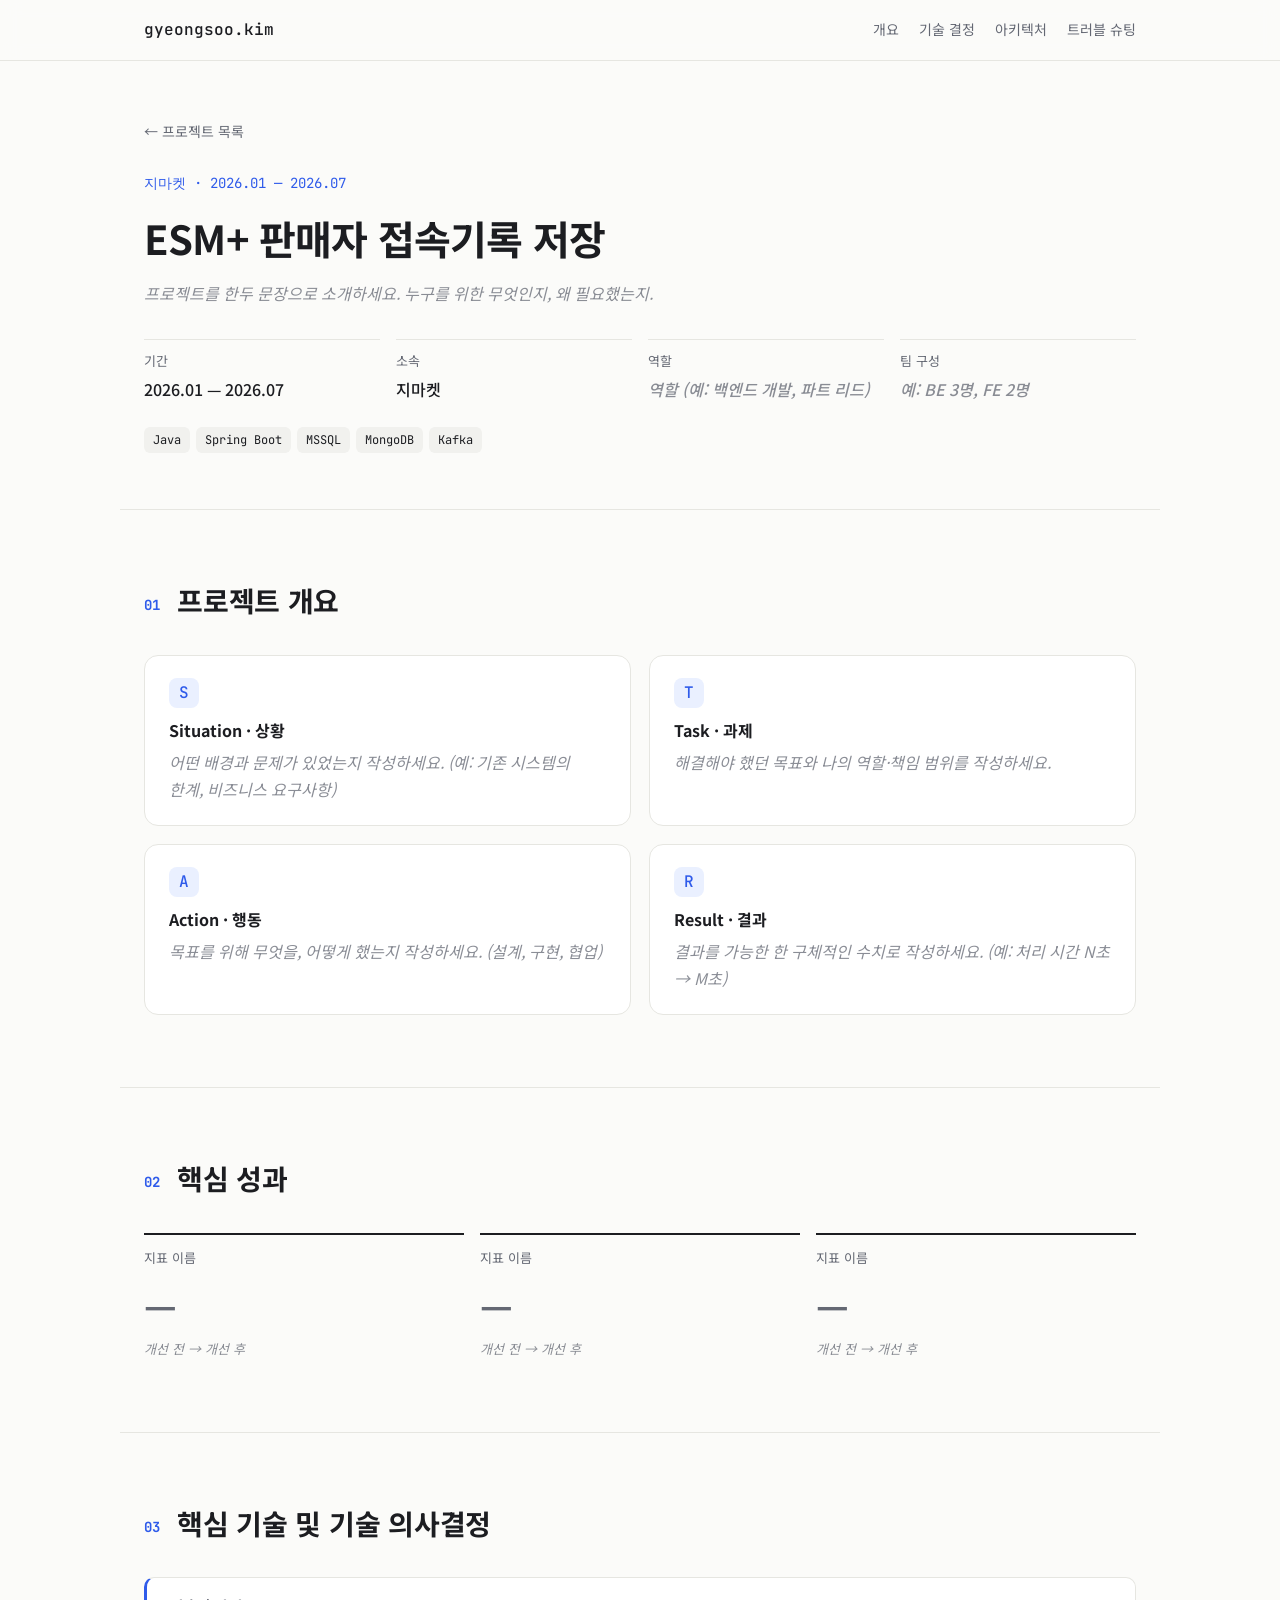
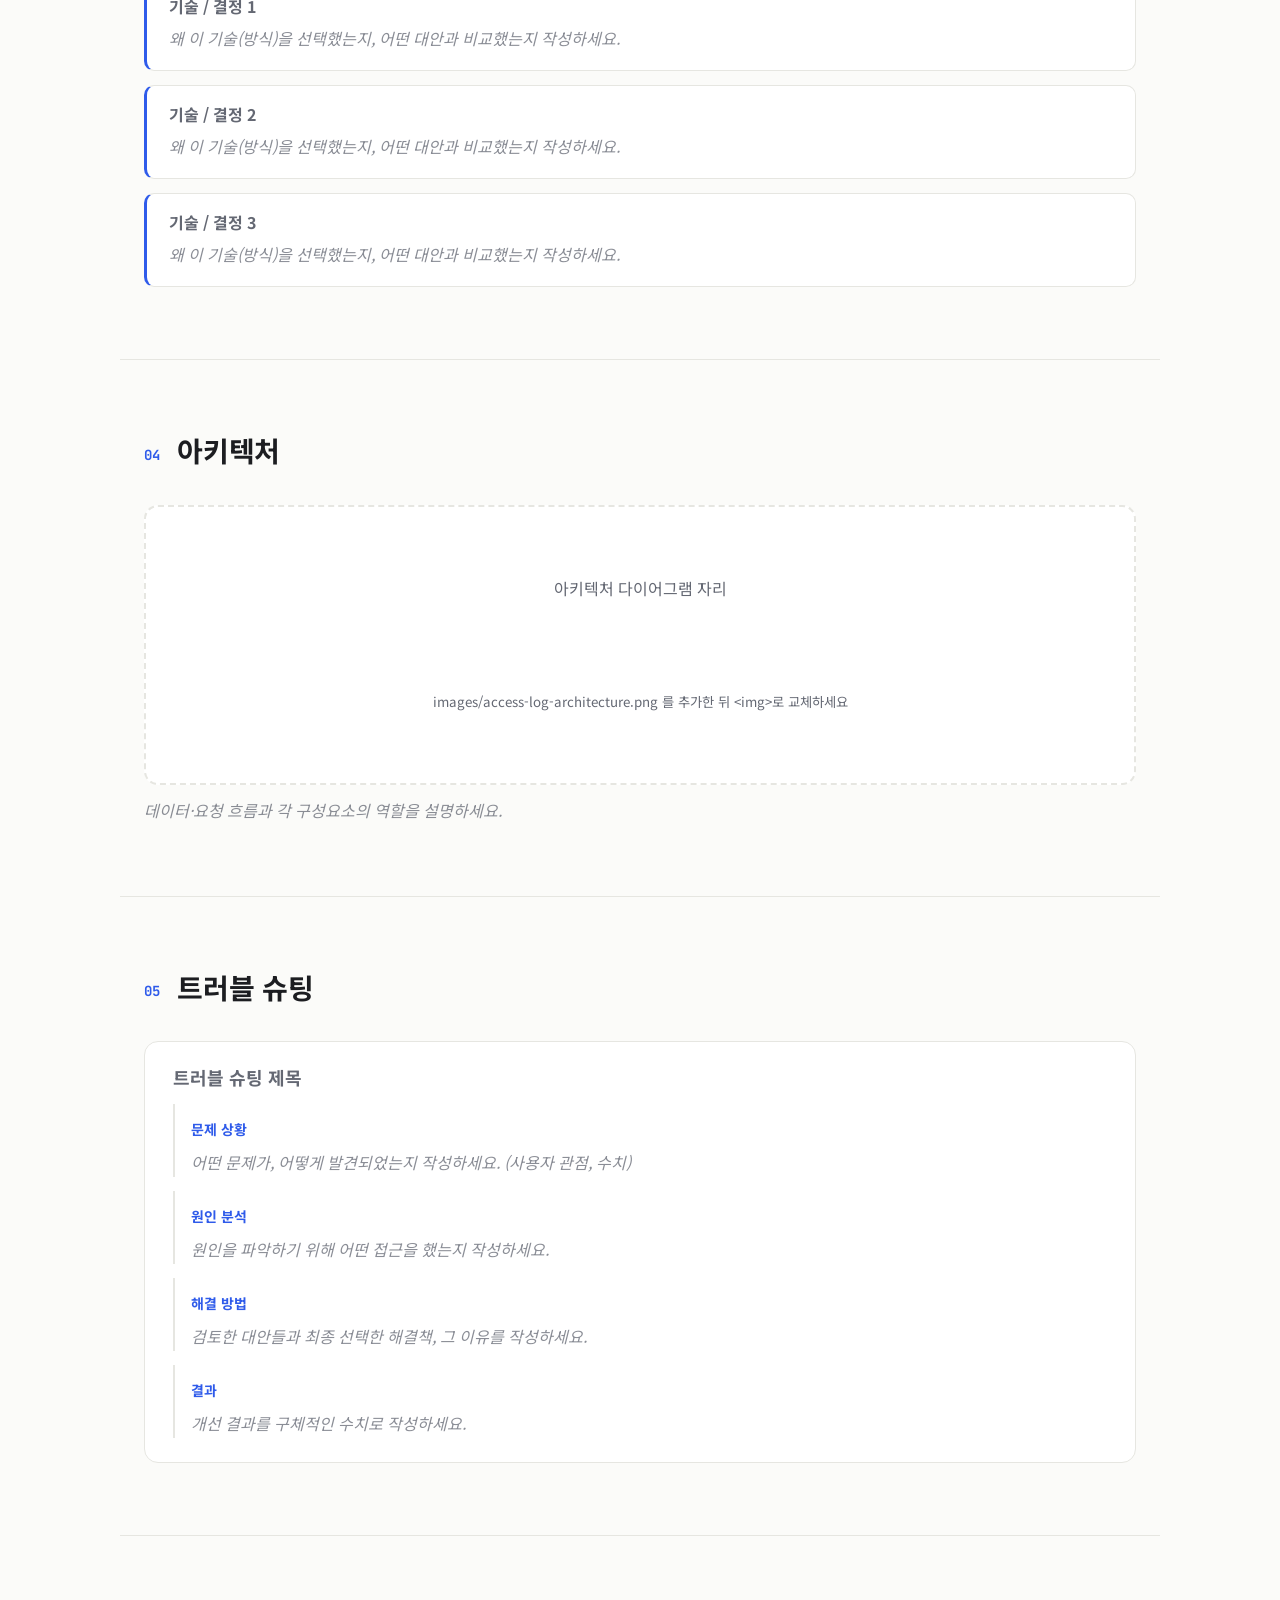
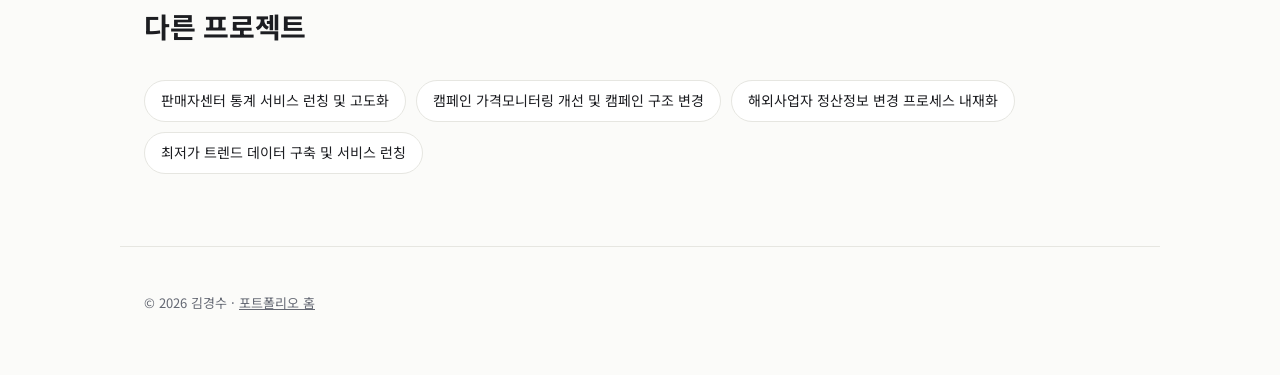
==== projects/access-log.html @ 40e5b16b "Add detail page templates for five key projects STAR overview, metrics, tech decisions, architecture" ====
<!doctype html>
<html lang="ko">
<head>
  <meta charset="utf-8">
  <meta name="viewport" content="width=device-width, initial-scale=1">
  <title>ESM+ 판매자 접속기록 저장 | 김경수</title>
  <meta name="description" content="ESM+ 판매자 접속기록 저장 프로젝트 상세 — 김경수 포트폴리오">
  <link rel="preconnect" href="https://fonts.googleapis.com">
  <link rel="preconnect" href="https://fonts.gstatic.com" crossorigin>
  <link href="https://fonts.googleapis.com/css2?family=Noto+Sans+KR:wght@400;500;700&family=JetBrains+Mono:wght@400;500&display=swap" rel="stylesheet">
  <link rel="stylesheet" href="../style.css">
  <link rel="stylesheet" href="project.css">
</head>
<body>
  <header class="nav">
    <div class="container nav-inner">
      <a href="../index.html" class="logo">gyeongsoo.kim</a>
      <nav>
        <a href="#overview">개요</a>
        <a href="#tech">기술 결정</a>
        <a href="#architecture">아키텍처</a>
        <a href="#troubleshooting">트러블 슈팅</a>
      </nav>
    </div>
  </header>

  <main>
    <section class="project-hero container">
      <a class="back" href="../index.html#projects">← 프로젝트 목록</a>
      <p class="eyebrow">지마켓 · 2026.01 — 2026.07</p>
      <h1>ESM+ 판매자 접속기록 저장</h1>
      <p class="placeholder">프로젝트를 한두 문장으로 소개하세요. 누구를 위한 무엇인지, 왜 필요했는지.</p>
      <dl class="meta">
        <div><dt>기간</dt><dd>2026.01 — 2026.07</dd></div>
        <div><dt>소속</dt><dd>지마켓</dd></div>
        <div><dt>역할</dt><dd class="placeholder">역할 (예: 백엔드 개발, 파트 리드)</dd></div>
        <div><dt>팀 구성</dt><dd class="placeholder">예: BE 3명, FE 2명</dd></div>
      </dl>
      <div class="tags"><span>Java</span><span>Spring Boot</span><span>MSSQL</span><span>MongoDB</span><span>Kafka</span></div>
    </section>

    <section id="overview" class="section container">
      <h2 class="section-title"><span>01</span> 프로젝트 개요</h2>
      <div class="star-grid">
          <div class="star-item">
            <span class="star-key">S</span>
            <h3>Situation · 상황</h3>
            <p class="placeholder">어떤 배경과 문제가 있었는지 작성하세요. (예: 기존 시스템의 한계, 비즈니스 요구사항)</p>
          </div>
          <div class="star-item">
            <span class="star-key">T</span>
            <h3>Task · 과제</h3>
            <p class="placeholder">해결해야 했던 목표와 나의 역할·책임 범위를 작성하세요.</p>
          </div>
          <div class="star-item">
            <span class="star-key">A</span>
            <h3>Action · 행동</h3>
            <p class="placeholder">목표를 위해 무엇을, 어떻게 했는지 작성하세요. (설계, 구현, 협업)</p>
          </div>
          <div class="star-item">
            <span class="star-key">R</span>
            <h3>Result · 결과</h3>
            <p class="placeholder">결과를 가능한 한 구체적인 수치로 작성하세요. (예: 처리 시간 N초 → M초)</p>
          </div>
      </div>
    </section>

    <section id="metrics" class="section container">
      <h2 class="section-title"><span>02</span> 핵심 성과</h2>
      <dl class="stats metrics">
          <div><dt class="placeholder-title">지표 이름</dt><dd class="placeholder-title">—</dd><p class="placeholder">개선 전 → 개선 후</p></div>
          <div><dt class="placeholder-title">지표 이름</dt><dd class="placeholder-title">—</dd><p class="placeholder">개선 전 → 개선 후</p></div>
          <div><dt class="placeholder-title">지표 이름</dt><dd class="placeholder-title">—</dd><p class="placeholder">개선 전 → 개선 후</p></div>
      </dl>
    </section>

    <section id="tech" class="section container">
      <h2 class="section-title"><span>03</span> 핵심 기술 및 기술 의사결정</h2>
      <ul class="decision-list">
          <li>
            <h3 class="placeholder-title">기술 / 결정 1</h3>
            <p class="placeholder">왜 이 기술(방식)을 선택했는지, 어떤 대안과 비교했는지 작성하세요.</p>
          </li>
          <li>
            <h3 class="placeholder-title">기술 / 결정 2</h3>
            <p class="placeholder">왜 이 기술(방식)을 선택했는지, 어떤 대안과 비교했는지 작성하세요.</p>
          </li>
          <li>
            <h3 class="placeholder-title">기술 / 결정 3</h3>
            <p class="placeholder">왜 이 기술(방식)을 선택했는지, 어떤 대안과 비교했는지 작성하세요.</p>
          </li>
      </ul>
    </section>

    <section id="architecture" class="section container">
      <h2 class="section-title"><span>04</span> 아키텍처</h2>
      <figure class="arch">
        <div class="arch-slot">아키텍처 다이어그램 자리<br><small>images/access-log-architecture.png 를 추가한 뒤 &lt;img&gt;로 교체하세요</small></div>
        <figcaption class="placeholder">데이터·요청 흐름과 각 구성요소의 역할을 설명하세요.</figcaption>
      </figure>
    </section>

    <section id="troubleshooting" class="section container">
      <h2 class="section-title"><span>05</span> 트러블 슈팅</h2>
      <article class="trouble">
        <h3 class="placeholder-title">트러블 슈팅 제목</h3>
        <div class="trouble-step"><h4>문제 상황</h4><p class="placeholder">어떤 문제가, 어떻게 발견되었는지 작성하세요. (사용자 관점, 수치)</p></div>
        <div class="trouble-step"><h4>원인 분석</h4><p class="placeholder">원인을 파악하기 위해 어떤 접근을 했는지 작성하세요.</p></div>
        <div class="trouble-step"><h4>해결 방법</h4><p class="placeholder">검토한 대안들과 최종 선택한 해결책, 그 이유를 작성하세요.</p></div>
        <div class="trouble-step"><h4>결과</h4><p class="placeholder">개선 결과를 구체적인 수치로 작성하세요.</p></div>
      </article>
    </section>

    <section class="section container other-projects">
      <h2 class="section-title">다른 프로젝트</h2>
      <nav class="other-list">
          <a href="seller-stats.html">판매자센터 통계 서비스 런칭 및 고도화</a>
          <a href="campaign-price.html">캠페인 가격모니터링 개선 및 캠페인 구조 변경</a>
          <a href="overseas-settlement.html">해외사업자 정산정보 변경 프로세스 내재화</a>
          <a href="lowest-price-trend.html">최저가 트렌드 데이터 구축 및 서비스 런칭</a>
      </nav>
    </section>
  </main>

  <footer class="footer container">
    <p>© 2026 김경수 · <a href="../index.html">포트폴리오 홈</a></p>
  </footer>
</body>
</html>
---- style.css ----
:root {
  --bg: #fbfbf9;
  --surface: #ffffff;
  --text: #1c1d21;
  --muted: #646873;
  --line: #e6e6e1;
  --accent: #2f5bea;
  --accent-soft: #eaf0ff;
  --tag-bg: #f1f1ee;
  --radius: 14px;
  --font: "Noto Sans KR", system-ui, -apple-system, sans-serif;
  --mono: "JetBrains Mono", ui-monospace, monospace;
}

@media (prefers-color-scheme: dark) {
  :root {
    --bg: #111215;
    --surface: #18191d;
    --text: #e9e9ec;
    --muted: #9a9ca5;
    --line: #2a2c31;
    --accent: #7b9bff;
    --accent-soft: #1d2440;
    --tag-bg: #23252a;
  }
}

* { box-sizing: border-box; }
html { scroll-behavior: smooth; scroll-padding-top: 72px; }
body {
  margin: 0;
  background: var(--bg);
  color: var(--text);
  font-family: var(--font);
  line-height: 1.7;
  -webkit-font-smoothing: antialiased;
  word-break: keep-all;
}
a { color: inherit; }
h1, h2, h3 { line-height: 1.3; margin: 0; }
.container { max-width: 1040px; margin: 0 auto; padding: 0 24px; }
.muted { color: var(--muted); }

/* NAV */
.nav {
  position: sticky; top: 0; z-index: 10;
  background: color-mix(in srgb, var(--bg) 85%, transparent);
  backdrop-filter: blur(10px);
  border-bottom: 1px solid var(--line);
}
.nav-inner { display: flex; align-items: center; justify-content: space-between; height: 60px; }
.logo { font-family: var(--mono); font-weight: 500; text-decoration: none; }
.nav nav { display: flex; gap: 20px; }
.nav nav a { text-decoration: none; color: var(--muted); font-size: 14px; }
.nav nav a:hover { color: var(--text); }

/* HERO */
.hero { padding: 96px 24px 72px; }
.eyebrow { font-family: var(--mono); color: var(--accent); font-size: 14px; margin: 0 0 16px; }
.hero h1 { font-size: clamp(30px, 5vw, 48px); font-weight: 700; letter-spacing: -0.02em; }
.accent { color: var(--accent); }
.lead { color: var(--muted); font-size: 18px; max-width: 680px; margin: 24px 0 0; }
.hero-links { display: flex; flex-wrap: wrap; gap: 10px; margin-top: 32px; }
.btn {
  display: inline-block; padding: 10px 18px; border-radius: 999px;
  border: 1px solid var(--line); background: var(--surface);
  text-decoration: none; font-size: 15px; font-weight: 500;
  transition: border-color .15s, transform .15s;
}
.btn:hover { border-color: var(--accent); transform: translateY(-1px); }
.btn.primary { background: var(--accent); border-color: var(--accent); color: #fff; }

.stats {
  display: grid; grid-template-columns: repeat(4, 1fr); gap: 16px;
  margin: 56px 0 0; padding: 0;
}
.stats div { border-top: 2px solid var(--text); padding-top: 12px; }
.stats dt { color: var(--muted); font-size: 13px; }
.stats dd { margin: 4px 0 0; font-size: 36px; font-weight: 700; font-variant-numeric: tabular-nums; }
.stats dd span { font-size: 16px; font-weight: 500; color: var(--muted); margin-left: 2px; }

/* SECTION */
.section { padding: 72px 24px; border-top: 1px solid var(--line); }
.section-title { font-size: 28px; margin-bottom: 36px; letter-spacing: -0.01em; }
.section-title span { font-family: var(--mono); font-size: 14px; color: var(--accent); margin-right: 10px; vertical-align: middle; }

/* ABOUT */
.about-grid { display: grid; grid-template-columns: 3fr 2fr; gap: 48px; }
.about-text p { margin: 0 0 16px; }
.about-text strong { color: var(--accent); font-weight: 500; }
.focus-list { list-style: none; margin: 0; padding: 0; display: grid; gap: 14px; }
.focus-list li { background: var(--surface); border: 1px solid var(--line); border-radius: var(--radius); padding: 18px 20px; }
.focus-list h3 { font-size: 15px; font-family: var(--mono); font-weight: 500; }
.focus-list p { margin: 6px 0 0; color: var(--muted); font-size: 14px; }

/* TIMELINE */
.timeline { list-style: none; margin: 0; padding: 0; }
.timeline > li { display: grid; grid-template-columns: 180px 1fr; gap: 24px; padding: 24px 0; border-bottom: 1px dashed var(--line); }
.timeline > li:last-child { border-bottom: 0; }
.tl-date { font-family: var(--mono); font-size: 14px; color: var(--muted); }
.tl-body h3 { font-size: 20px; }
.tl-body small { font-size: 14px; color: var(--muted); font-weight: 400; margin-left: 6px; }
.tl-body ul { margin: 10px 0 0; padding-left: 18px; }

/* PROJECTS */
.filters { display: flex; flex-wrap: wrap; gap: 8px; margin-bottom: 24px; }
.chip {
  font: inherit; font-size: 14px; cursor: pointer;
  padding: 6px 14px; border-radius: 999px;
  border: 1px solid var(--line); background: var(--surface); color: var(--muted);
}
.chip.active { background: var(--text); color: var(--bg); border-color: var(--text); }
.project-grid { display: grid; grid-template-columns: repeat(2, 1fr); gap: 18px; }
.card {
  background: var(--surface); border: 1px solid var(--line); border-radius: var(--radius);
  padding: 24px; display: flex; flex-direction: column; gap: 14px;
  transition: border-color .15s, box-shadow .15s;
}
.card:hover { border-color: color-mix(in srgb, var(--accent) 50%, var(--line)); box-shadow: 0 6px 24px rgba(0,0,0,.05); }
.card[hidden] { display: none; }
.card.featured { border-color: var(--accent); background: linear-gradient(180deg, var(--accent-soft), var(--surface) 60%); }
.card header { position: relative; }
.card-meta { font-family: var(--mono); font-size: 12px; color: var(--muted); }
.card h3 { font-size: 18px; margin-top: 6px; }
.card ul { margin: 0; padding-left: 18px; font-size: 15px; flex: 1; }
.card li + li { margin-top: 4px; }
.badge {
  position: absolute; top: 0; right: 0;
  font-size: 12px; font-weight: 500; color: var(--accent);
  background: var(--accent-soft); padding: 2px 10px; border-radius: 999px;
}
.card-link { font-size: 14px; font-weight: 500; color: var(--accent); text-decoration: none; }
.card-link:hover { text-decoration: underline; }
.card-links { display: flex; flex-wrap: wrap; gap: 6px 16px; }

.tags { display: flex; flex-wrap: wrap; gap: 6px; }
.tags span { font-family: var(--mono); font-size: 12px; background: var(--tag-bg); color: var(--text); padding: 3px 9px; border-radius: 6px; }

/* SKILLS */
.skills-grid { display: grid; grid-template-columns: repeat(2, 1fr); gap: 18px; }
.skill-group { background: var(--surface); border: 1px solid var(--line); border-radius: var(--radius); padding: 20px 22px; }
.skill-group h3 { font-size: 14px; color: var(--muted); font-weight: 500; margin-bottom: 12px; }
.skill-group .tags span { font-size: 13px; padding: 5px 11px; }

/* AWARDS / EDUCATION */
.two-col { display: grid; grid-template-columns: 3fr 2fr; gap: 48px; }
.plain-item h3 { font-size: 18px; margin-top: 6px; }
.plain-item p { margin: 8px 0 0; font-size: 15px; }
.plain-item .card-link { display: inline-block; margin-top: 10px; }

/* CONTACT / FOOTER */
.contact .lead { margin-top: 0; }
.footer { padding: 32px 24px 48px; color: var(--muted); font-size: 13px; border-top: 1px solid var(--line); }

/* RESPONSIVE */
@media (max-width: 760px) {
  .container { padding: 0 16px; }
  .hero { padding: 56px 16px 48px; }
  .section { padding: 56px 16px; }
  .nav nav { display: none; }
  .stats { grid-template-columns: repeat(2, 1fr); }
  .about-grid, .two-col, .project-grid, .skills-grid { grid-template-columns: 1fr; gap: 24px; }
  .timeline > li { grid-template-columns: 1fr; gap: 6px; }
  .lead { font-size: 16px; }
  .badge { position: static; display: inline-block; margin-top: 8px; }
}
---- projects/project.css ----
/* 프로젝트 상세 페이지 전용 스타일 (../style.css 위에 덧씌움) */
.project-hero { padding: 56px 24px 56px; }
.back { display: inline-block; margin-bottom: 28px; color: var(--muted); text-decoration: none; font-size: 14px; }
.back:hover { color: var(--accent); }
.project-hero h1 { font-size: clamp(26px, 4vw, 40px); letter-spacing: -0.02em; margin-bottom: 16px; }
.project-hero .tags { margin-top: 24px; }

.meta { display: grid; grid-template-columns: repeat(4, 1fr); gap: 16px; margin: 32px 0 0; }
.meta div { border-top: 1px solid var(--line); padding-top: 10px; }
.meta dt { font-size: 13px; color: var(--muted); }
.meta dd { margin: 4px 0 0; font-weight: 500; }

/* 아직 채우지 않은 칸 */
.placeholder { color: var(--muted); font-style: italic; opacity: .75; }
.placeholder-title { color: var(--muted); }
p.placeholder { margin: 8px 0 0; }

.star-grid { display: grid; grid-template-columns: repeat(2, 1fr); gap: 18px; }
.star-item { background: var(--surface); border: 1px solid var(--line); border-radius: var(--radius); padding: 22px 24px; }
.star-key {
  display: inline-grid; place-items: center; width: 30px; height: 30px; border-radius: 8px;
  background: var(--accent-soft); color: var(--accent); font-family: var(--mono); font-weight: 500;
}
.star-item h3 { font-size: 16px; margin-top: 12px; }

.metrics { margin-top: 0; grid-template-columns: repeat(3, 1fr); }
.metrics p { font-size: 13px; margin: 4px 0 0; }

.decision-list { list-style: none; margin: 0; padding: 0; display: grid; gap: 14px; }
.decision-list li { background: var(--surface); border: 1px solid var(--line); border-left: 3px solid var(--accent); border-radius: 10px; padding: 18px 22px; }
.decision-list h3 { font-size: 16px; }

.arch { margin: 0; }
.arch-slot {
  border: 2px dashed var(--line); border-radius: var(--radius); background: var(--surface);
  min-height: 280px; display: grid; place-items: center; text-align: center;
  color: var(--muted); padding: 24px;
}
.arch img { width: 100%; border-radius: var(--radius); border: 1px solid var(--line); }
.arch figcaption { margin-top: 12px; }

.trouble { background: var(--surface); border: 1px solid var(--line); border-radius: var(--radius); padding: 24px 28px; }
.trouble + .trouble { margin-top: 18px; }
.trouble > h3 { font-size: 18px; margin-bottom: 8px; }
.trouble-step { padding: 14px 0 0 16px; border-left: 2px solid var(--line); margin-top: 14px; }
.trouble-step h4 { margin: 0; font-size: 14px; color: var(--accent); }

.other-list { display: flex; flex-wrap: wrap; gap: 10px; }
.other-list a {
  padding: 8px 16px; border: 1px solid var(--line); border-radius: 999px; background: var(--surface);
  text-decoration: none; font-size: 14px;
}
.other-list a:hover { border-color: var(--accent); color: var(--accent); }

@media (max-width: 760px) {
  .project-hero { padding: 40px 16px; }
  .meta { grid-template-columns: repeat(2, 1fr); }
  .star-grid, .metrics { grid-template-columns: 1fr; }
  .trouble { padding: 20px; }
}
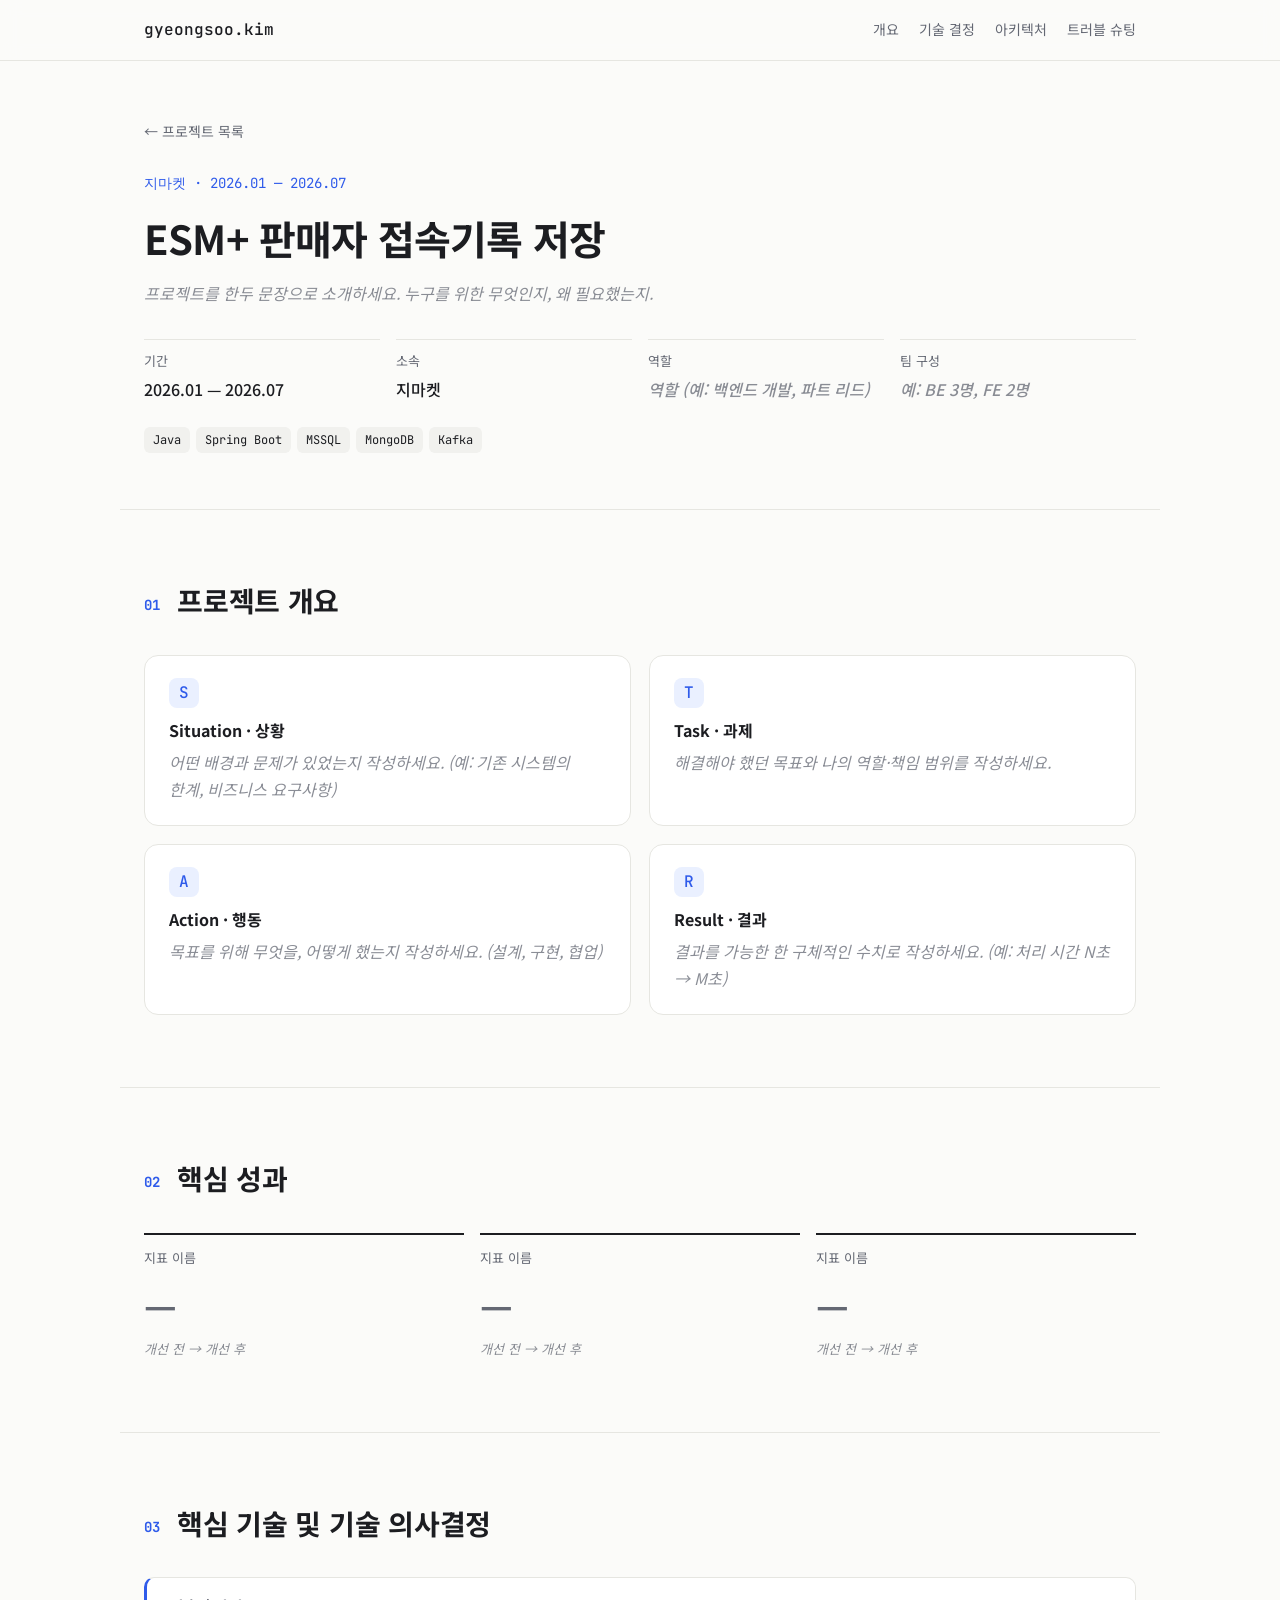
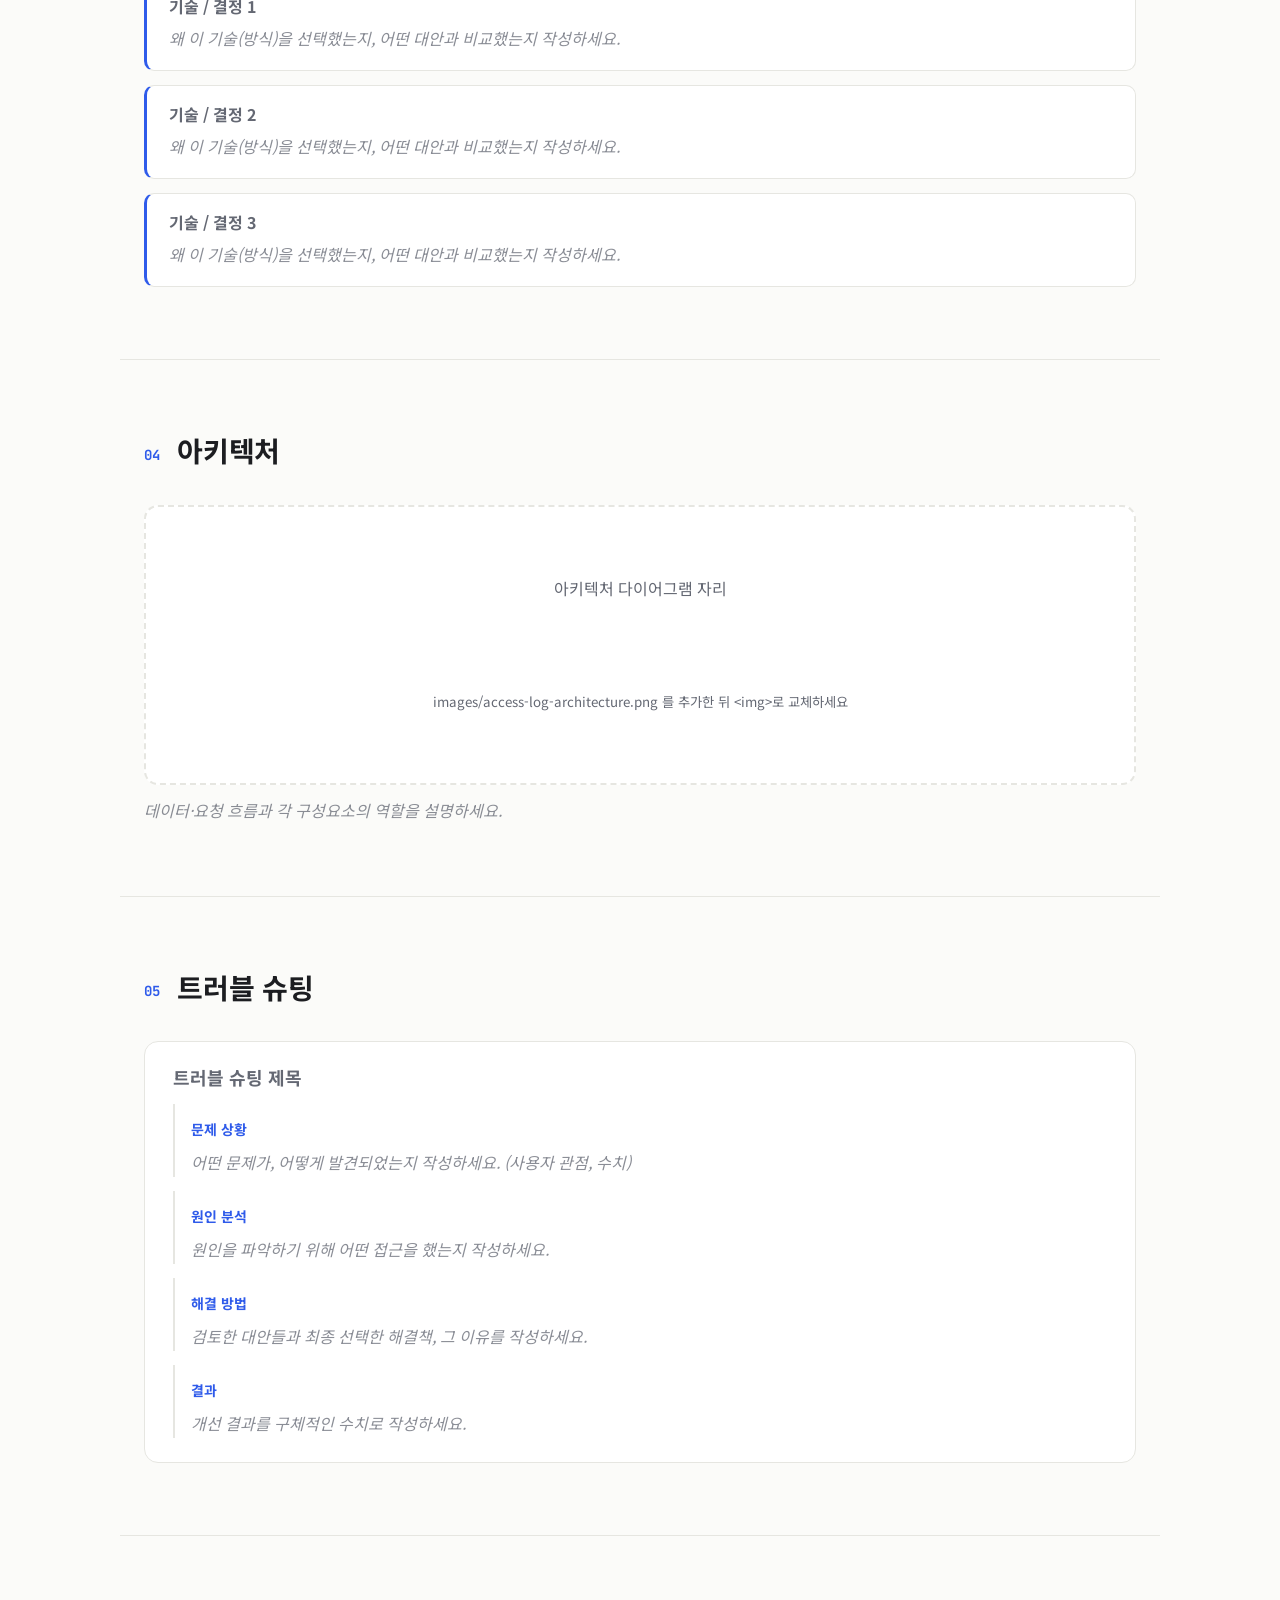
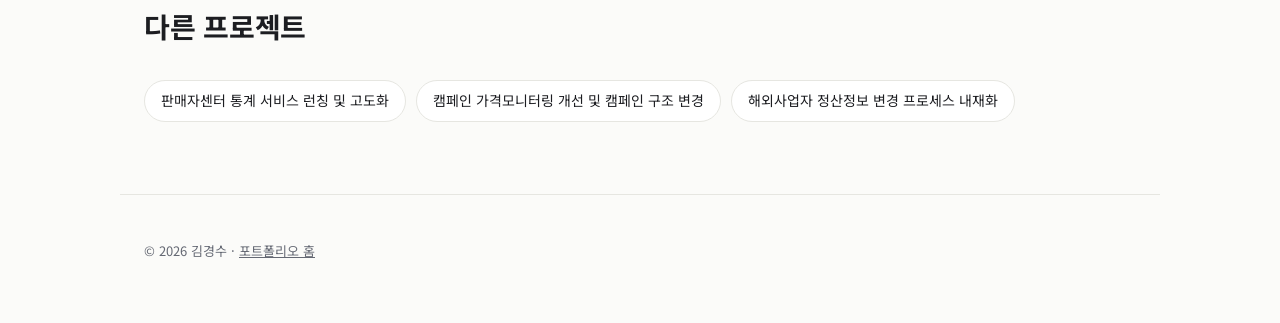
==== commit 22a62181: "Remove detail page for lowest-price trend project Keep the project card on the main page without a d" ====
--- a/projects/access-log.html
+++ b/projects/access-log.html
@@ -117,7 +117,6 @@
           <a href="seller-stats.html">판매자센터 통계 서비스 런칭 및 고도화</a>
           <a href="campaign-price.html">캠페인 가격모니터링 개선 및 캠페인 구조 변경</a>
           <a href="overseas-settlement.html">해외사업자 정산정보 변경 프로세스 내재화</a>
-          <a href="lowest-price-trend.html">최저가 트렌드 데이터 구축 및 서비스 런칭</a>
       </nav>
     </section>
   </main>
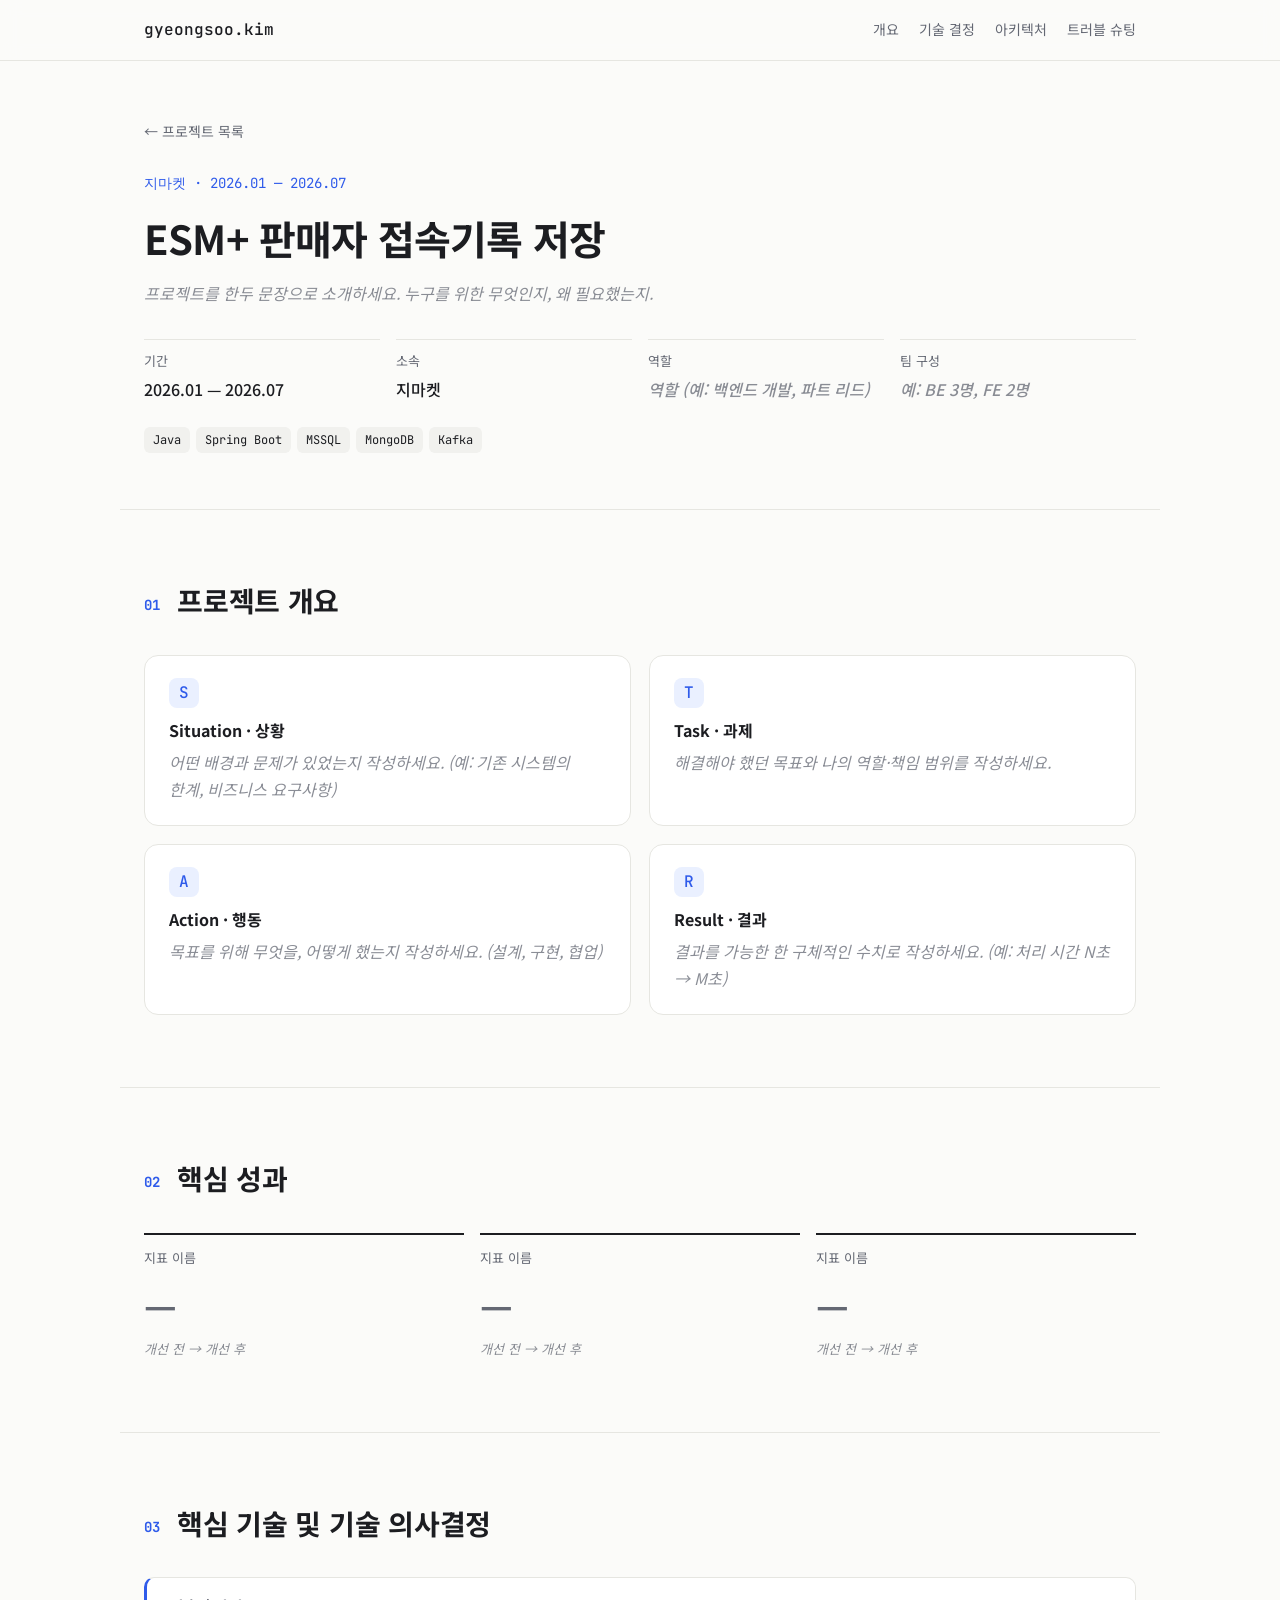
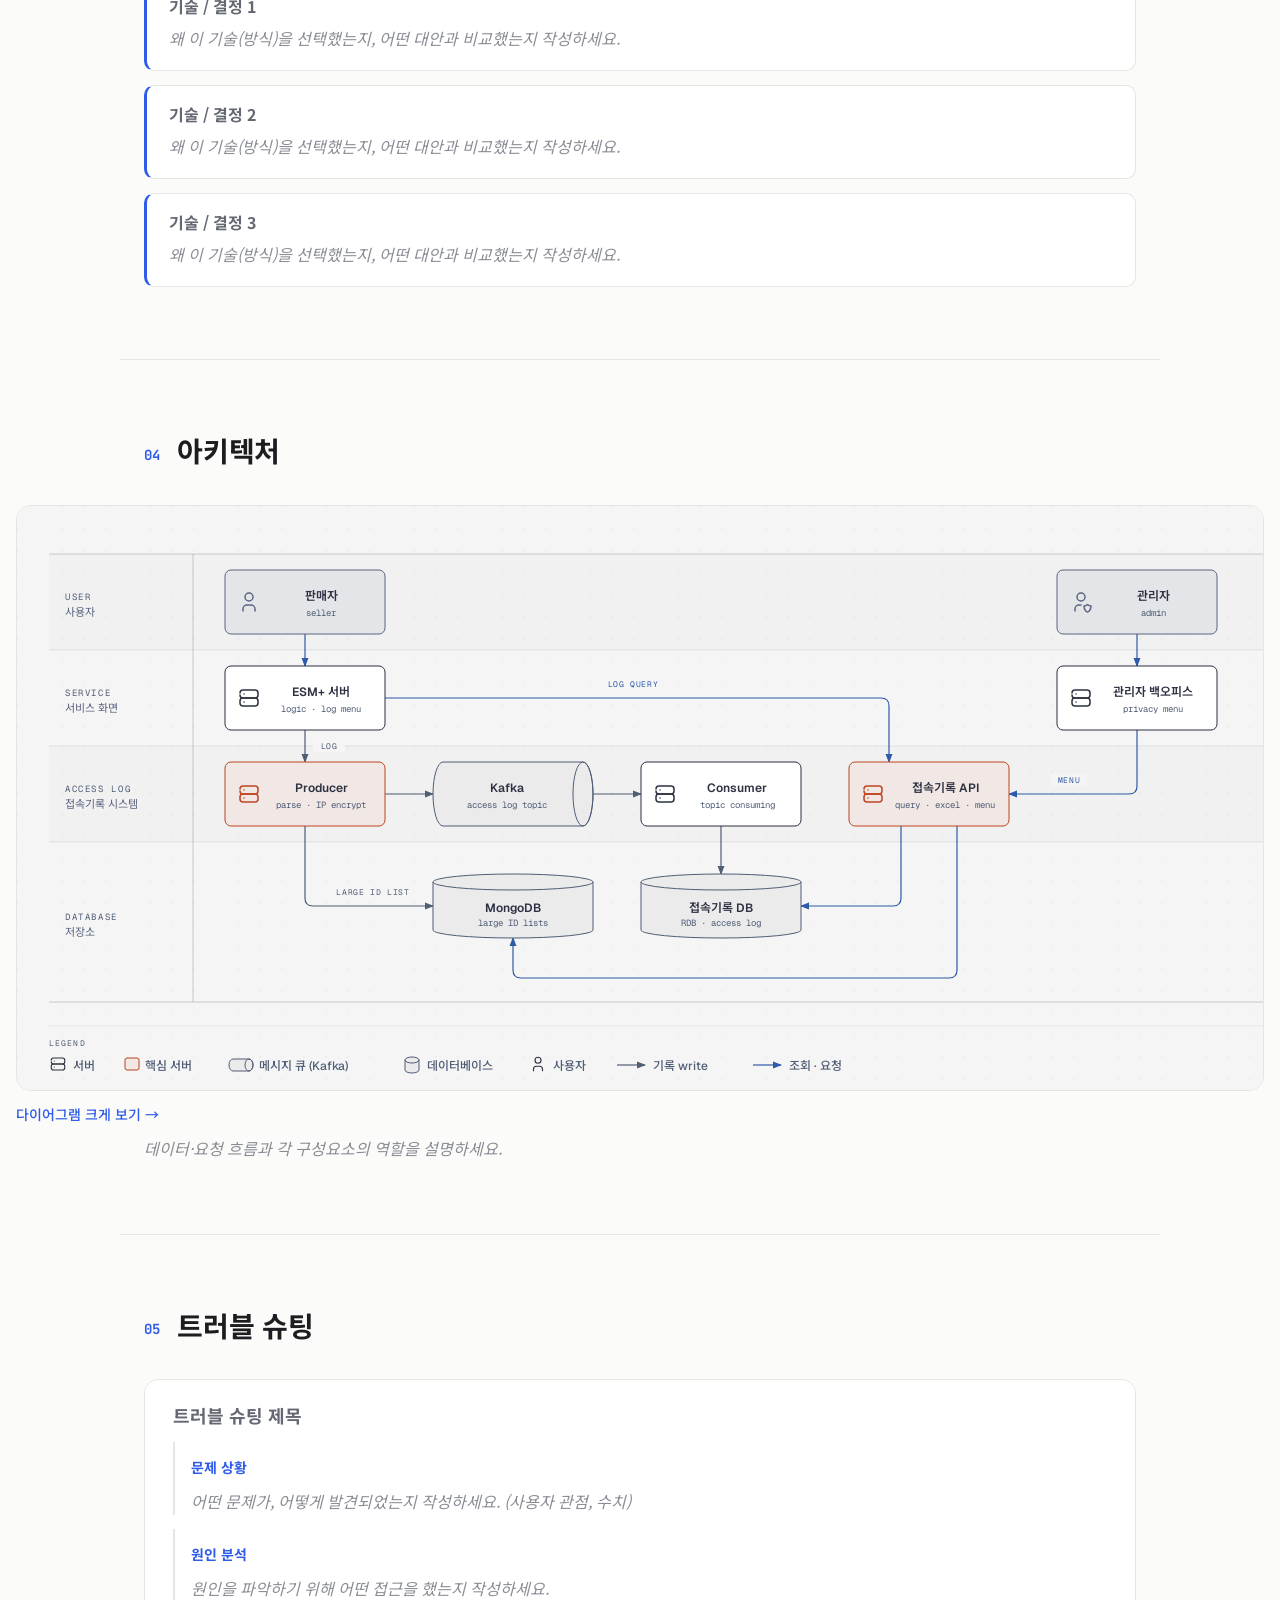
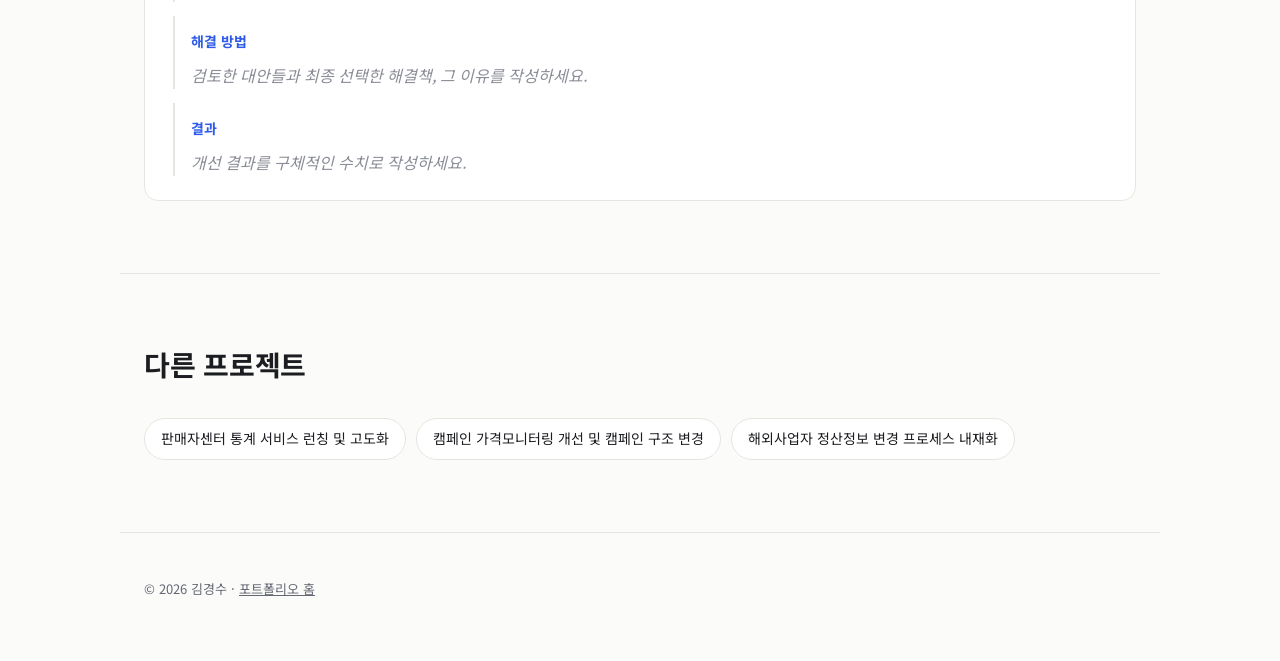
==== commit ac061b6e: "Redraw architecture diagrams as icon swimlanes Co-Authored-By: Claude Opus 5.5 <noreply@anthropic.co" ====
--- a/projects/access-log.html
+++ b/projects/access-log.html
@@ -8,6 +8,7 @@
   <link rel="preconnect" href="https://fonts.googleapis.com">
   <link rel="preconnect" href="https://fonts.gstatic.com" crossorigin>
   <link href="https://fonts.googleapis.com/css2?family=Noto+Sans+KR:wght@400;500;700&family=JetBrains+Mono:wght@400;500&display=swap" rel="stylesheet">
+  <link href="https://fonts.googleapis.com/css2?family=Geist:wght@400;500;600&family=Geist+Mono:wght@400;500;600&family=Instrument+Serif:ital@0;1&display=swap" rel="stylesheet">
   <link rel="stylesheet" href="../style.css">
   <link rel="stylesheet" href="project.css">
 </head>
@@ -95,9 +96,127 @@
     <section id="architecture" class="section container">
       <h2 class="section-title"><span>04</span> 아키텍처</h2>
       <figure class="arch">
-        <div class="arch-slot">아키텍처 다이어그램 자리<br><small>images/access-log-architecture.png 를 추가한 뒤 &lt;img&gt;로 교체하세요</small></div>
-        <figcaption class="placeholder">데이터·요청 흐름과 각 구성요소의 역할을 설명하세요.</figcaption>
+        <div class="diagram-container">
+<svg viewBox="0 0 1280 584" xmlns="http://www.w3.org/2000/svg" role="img" aria-labelledby="access-log-architecture-title access-log-architecture-desc" style="min-width:1280px">
+<title id="access-log-architecture-title">판매자 개인정보 접속기록 아키텍처</title>
+<desc id="access-log-architecture-desc">ESM+ 서버가 남긴 개인정보 접속기록을 Producer가 파싱하고 IP를 암호화해 Kafka로 보내고, Consumer가 DB에 저장하며, 접속기록 API가 판매자 조회와 관리자 메뉴 관리를 처리하는 구조.</desc>
+<defs>
+<marker id="access-log-architecture-arrow" markerWidth="8" markerHeight="6" refX="7" refY="3" orient="auto-start-reverse"><polygon points="0 0, 8 3, 0 6" fill="#4f5d75"/></marker>
+<marker id="access-log-architecture-arrow-link" markerWidth="8" markerHeight="6" refX="7" refY="3" orient="auto-start-reverse"><polygon points="0 0, 8 3, 0 6" fill="#2e5aa8"/></marker>
+<pattern id="access-log-architecture-dots" width="22" height="22" patternUnits="userSpaceOnUse"><circle cx="1" cy="1" r="0.9" fill="rgba(45,49,66,0.10)"/></pattern>
+</defs>
+<rect width="100%" height="100%" fill="#f5f5f5"/>
+<rect width="100%" height="100%" fill="url(#access-log-architecture-dots)" opacity="0.55"/>
+<!-- Zones -->
+<rect x="32" y="48" width="1216" height="96" fill="rgba(45,49,66,0.018)"/>
+<line x1="32" y1="48" x2="1248" y2="48" stroke="rgba(45,49,66,0.22)" stroke-width="1"/>
+<text x="48" y="94" fill="#4f5d75" font-size="9" font-family="'Geist Mono', monospace" letter-spacing="0.18em">USER</text>
+<text x="48" y="110" fill="#5a6580" font-size="11" font-family="'Geist', 'Noto Sans KR', 'Malgun Gothic', sans-serif">사용자</text>
+<line x1="32" y1="144" x2="1248" y2="144" stroke="rgba(45,49,66,0.1)" stroke-width="1"/>
+<text x="48" y="190" fill="#4f5d75" font-size="9" font-family="'Geist Mono', monospace" letter-spacing="0.18em">SERVICE</text>
+<text x="48" y="206" fill="#5a6580" font-size="11" font-family="'Geist', 'Noto Sans KR', 'Malgun Gothic', sans-serif">서비스 화면</text>
+<rect x="32" y="240" width="1216" height="96" fill="rgba(45,49,66,0.018)"/>
+<line x1="32" y1="240" x2="1248" y2="240" stroke="rgba(45,49,66,0.1)" stroke-width="1"/>
+<text x="48" y="286" fill="#4f5d75" font-size="9" font-family="'Geist Mono', monospace" letter-spacing="0.18em">ACCESS LOG</text>
+<text x="48" y="302" fill="#5a6580" font-size="11" font-family="'Geist', 'Noto Sans KR', 'Malgun Gothic', sans-serif">접속기록 시스템</text>
+<line x1="32" y1="336" x2="1248" y2="336" stroke="rgba(45,49,66,0.1)" stroke-width="1"/>
+<text x="48" y="414" fill="#4f5d75" font-size="9" font-family="'Geist Mono', monospace" letter-spacing="0.18em">DATABASE</text>
+<text x="48" y="430" fill="#5a6580" font-size="11" font-family="'Geist', 'Noto Sans KR', 'Malgun Gothic', sans-serif">저장소</text>
+<line x1="32" y1="496" x2="1248" y2="496" stroke="rgba(45,49,66,0.22)" stroke-width="1"/>
+<line x1="176" y1="48" x2="176" y2="496" stroke="rgba(45,49,66,0.22)" stroke-width="1"/>
+<!-- Arrows (drawn before nodes) -->
+<path d="M 288,128 V 160" fill="none" stroke="#2e5aa8" stroke-width="1.2" marker-end="url(#access-log-architecture-arrow-link)"/>
+<path d="M 1120,128 V 160" fill="none" stroke="#2e5aa8" stroke-width="1.2" marker-end="url(#access-log-architecture-arrow-link)"/>
+<path d="M 288,224 V 256" fill="none" stroke="#4f5d75" stroke-width="1.2" marker-end="url(#access-log-architecture-arrow)"/>
+<path d="M 368,288 H 416" fill="none" stroke="#4f5d75" stroke-width="1.2" marker-end="url(#access-log-architecture-arrow)"/>
+<path d="M 576,288 H 624" fill="none" stroke="#4f5d75" stroke-width="1.2" marker-end="url(#access-log-architecture-arrow)"/>
+<path d="M 704,320 V 368" fill="none" stroke="#4f5d75" stroke-width="1.2" marker-end="url(#access-log-architecture-arrow)"/>
+<path d="M 288,320 V 392 Q 288,400 296,400 H 416" fill="none" stroke="#4f5d75" stroke-width="1.2" marker-end="url(#access-log-architecture-arrow)"/>
+<path d="M 368,192 H 864 Q 872,192 872,200 V 256" fill="none" stroke="#2e5aa8" stroke-width="1.2" marker-end="url(#access-log-architecture-arrow-link)"/>
+<path d="M 1120,224 V 280 Q 1120,288 1112,288 H 992" fill="none" stroke="#2e5aa8" stroke-width="1.2" marker-end="url(#access-log-architecture-arrow-link)"/>
+<path d="M 884,320 V 392 Q 884,400 876,400 H 784" fill="none" stroke="#2e5aa8" stroke-width="1.2" marker-end="url(#access-log-architecture-arrow-link)"/>
+<path d="M 940,320 V 464 Q 940,472 932,472 H 504 Q 496,472 496,464 V 432" fill="none" stroke="#2e5aa8" stroke-width="1.2" marker-end="url(#access-log-architecture-arrow-link)"/>
+<!-- Arrow labels -->
+<rect x="296" y="234" width="32" height="12" rx="2" fill="#f5f5f5"/>
+<text x="312" y="243" fill="#4f5d75" font-size="8" font-family="'Geist Mono', monospace" text-anchor="middle" letter-spacing="0.08em">LOG</text>
+<rect x="312" y="380" width="88" height="12" rx="2" fill="#f5f5f5"/>
+<text x="356" y="389" fill="#4f5d75" font-size="8" font-family="'Geist Mono', monospace" text-anchor="middle" letter-spacing="0.08em">LARGE ID LIST</text>
+<rect x="584" y="172" width="64" height="12" rx="2" fill="#f5f5f5"/>
+<text x="616" y="181" fill="#2e5aa8" font-size="8" font-family="'Geist Mono', monospace" text-anchor="middle" letter-spacing="0.08em">LOG QUERY</text>
+<rect x="1034" y="268" width="36" height="12" rx="2" fill="#f5f5f5"/>
+<text x="1052" y="277" fill="#2e5aa8" font-size="8" font-family="'Geist Mono', monospace" text-anchor="middle" letter-spacing="0.08em">MENU</text>
+<!-- Nodes -->
+<rect x="208" y="64" width="160" height="64" rx="6" fill="#f5f5f5"/>
+<rect x="208" y="64" width="160" height="64" rx="6" fill="rgba(79,93,117,0.10)" stroke="#5a6580" stroke-width="1"/>
+<g transform="translate(220,84) scale(1)" fill="none" stroke="#5a6580" stroke-width="1.5" stroke-linecap="round" stroke-linejoin="round" aria-hidden="true"><path d="M8 7a4 4 0 1 0 8 0a4 4 0 0 0 -8 0" /> <path d="M6 21v-2a4 4 0 0 1 4 -4h4a4 4 0 0 1 4 4v2" /></g>
+<text x="304" y="94" fill="#2d3142" font-size="12" font-weight="600" font-family="'Geist', 'Noto Sans KR', 'Malgun Gothic', sans-serif" text-anchor="middle">판매자</text>
+<text x="304" y="110" fill="#4f5d75" font-size="9" font-family="'Geist Mono', monospace" text-anchor="middle">seller</text>
+<rect x="1040" y="64" width="160" height="64" rx="6" fill="#f5f5f5"/>
+<rect x="1040" y="64" width="160" height="64" rx="6" fill="rgba(79,93,117,0.10)" stroke="#5a6580" stroke-width="1"/>
+<g transform="translate(1052,84) scale(1)" fill="none" stroke="#5a6580" stroke-width="1.5" stroke-linecap="round" stroke-linejoin="round" aria-hidden="true"><path d="M6 21v-2a4 4 0 0 1 4 -4h2" /> <path d="M22 16c0 4 -2.5 6 -3.5 6s-3.5 -2 -3.5 -6c1 0 2.5 -.5 3.5 -1.5c1 1 2.5 1.5 3.5 1.5" /> <path d="M8 7a4 4 0 1 0 8 0a4 4 0 0 0 -8 0" /></g>
+<text x="1136" y="94" fill="#2d3142" font-size="12" font-weight="600" font-family="'Geist', 'Noto Sans KR', 'Malgun Gothic', sans-serif" text-anchor="middle">관리자</text>
+<text x="1136" y="110" fill="#4f5d75" font-size="9" font-family="'Geist Mono', monospace" text-anchor="middle">admin</text>
+<rect x="208" y="160" width="160" height="64" rx="6" fill="#f5f5f5"/>
+<rect x="208" y="160" width="160" height="64" rx="6" fill="#ffffff" stroke="#2d3142" stroke-width="1"/>
+<g transform="translate(220,180) scale(1)" fill="none" stroke="#2d3142" stroke-width="1.5" stroke-linecap="round" stroke-linejoin="round" aria-hidden="true"><path d="M3 7a3 3 0 0 1 3 -3h12a3 3 0 0 1 3 3v2a3 3 0 0 1 -3 3h-12a3 3 0 0 1 -3 -3" /> <path d="M3 15a3 3 0 0 1 3 -3h12a3 3 0 0 1 3 3v2a3 3 0 0 1 -3 3h-12a3 3 0 0 1 -3 -3l0 -2" /> <path d="M7 8l0 .01" /> <path d="M7 16l0 .01" /></g>
+<text x="304" y="190" fill="#2d3142" font-size="12" font-weight="600" font-family="'Geist', 'Noto Sans KR', 'Malgun Gothic', sans-serif" text-anchor="middle">ESM+ 서버</text>
+<text x="304" y="206" fill="#4f5d75" font-size="9" font-family="'Geist Mono', monospace" text-anchor="middle">logic · log menu</text>
+<rect x="1040" y="160" width="160" height="64" rx="6" fill="#f5f5f5"/>
+<rect x="1040" y="160" width="160" height="64" rx="6" fill="#ffffff" stroke="#2d3142" stroke-width="1"/>
+<g transform="translate(1052,180) scale(1)" fill="none" stroke="#2d3142" stroke-width="1.5" stroke-linecap="round" stroke-linejoin="round" aria-hidden="true"><path d="M3 7a3 3 0 0 1 3 -3h12a3 3 0 0 1 3 3v2a3 3 0 0 1 -3 3h-12a3 3 0 0 1 -3 -3" /> <path d="M3 15a3 3 0 0 1 3 -3h12a3 3 0 0 1 3 3v2a3 3 0 0 1 -3 3h-12a3 3 0 0 1 -3 -3l0 -2" /> <path d="M7 8l0 .01" /> <path d="M7 16l0 .01" /></g>
+<text x="1136" y="190" fill="#2d3142" font-size="12" font-weight="600" font-family="'Geist', 'Noto Sans KR', 'Malgun Gothic', sans-serif" text-anchor="middle">관리자 백오피스</text>
+<text x="1136" y="206" fill="#4f5d75" font-size="9" font-family="'Geist Mono', monospace" text-anchor="middle">privacy menu</text>
+<rect x="208" y="256" width="160" height="64" rx="6" fill="#f5f5f5"/>
+<rect x="208" y="256" width="160" height="64" rx="6" fill="rgba(191,69,32,0.08)" stroke="#bf4520" stroke-width="1"/>
+<g transform="translate(220,276) scale(1)" fill="none" stroke="#bf4520" stroke-width="1.5" stroke-linecap="round" stroke-linejoin="round" aria-hidden="true"><path d="M3 7a3 3 0 0 1 3 -3h12a3 3 0 0 1 3 3v2a3 3 0 0 1 -3 3h-12a3 3 0 0 1 -3 -3" /> <path d="M3 15a3 3 0 0 1 3 -3h12a3 3 0 0 1 3 3v2a3 3 0 0 1 -3 3h-12a3 3 0 0 1 -3 -3l0 -2" /> <path d="M7 8l0 .01" /> <path d="M7 16l0 .01" /></g>
+<text x="304" y="286" fill="#2d3142" font-size="12" font-weight="600" font-family="'Geist', 'Noto Sans KR', 'Malgun Gothic', sans-serif" text-anchor="middle">Producer</text>
+<text x="304" y="302" fill="#4f5d75" font-size="9" font-family="'Geist Mono', monospace" text-anchor="middle">parse · IP encrypt</text>
+<path d="M 426,256 H 566 A 10,32 0 0 1 566,320 H 426 A 10,32 0 0 1 426,256 Z" fill="#f5f5f5"/>
+<path d="M 426,256 H 566 A 10,32 0 0 1 566,320 H 426 A 10,32 0 0 1 426,256 Z" fill="rgba(45,49,66,0.05)" stroke="#4f5d75" stroke-width="1"/>
+<ellipse cx="566" cy="288" rx="10" ry="32" fill="none" stroke="#4f5d75" stroke-width="1"/>
+<text x="490" y="286" fill="#2d3142" font-size="12" font-weight="600" font-family="'Geist', 'Noto Sans KR', 'Malgun Gothic', sans-serif" text-anchor="middle">Kafka</text>
+<text x="490" y="302" fill="#4f5d75" font-size="9" font-family="'Geist Mono', monospace" text-anchor="middle">access log topic</text>
+<rect x="624" y="256" width="160" height="64" rx="6" fill="#f5f5f5"/>
+<rect x="624" y="256" width="160" height="64" rx="6" fill="#ffffff" stroke="#2d3142" stroke-width="1"/>
+<g transform="translate(636,276) scale(1)" fill="none" stroke="#2d3142" stroke-width="1.5" stroke-linecap="round" stroke-linejoin="round" aria-hidden="true"><path d="M3 7a3 3 0 0 1 3 -3h12a3 3 0 0 1 3 3v2a3 3 0 0 1 -3 3h-12a3 3 0 0 1 -3 -3" /> <path d="M3 15a3 3 0 0 1 3 -3h12a3 3 0 0 1 3 3v2a3 3 0 0 1 -3 3h-12a3 3 0 0 1 -3 -3l0 -2" /> <path d="M7 8l0 .01" /> <path d="M7 16l0 .01" /></g>
+<text x="720" y="286" fill="#2d3142" font-size="12" font-weight="600" font-family="'Geist', 'Noto Sans KR', 'Malgun Gothic', sans-serif" text-anchor="middle">Consumer</text>
+<text x="720" y="302" fill="#4f5d75" font-size="9" font-family="'Geist Mono', monospace" text-anchor="middle">topic consuming</text>
+<rect x="832" y="256" width="160" height="64" rx="6" fill="#f5f5f5"/>
+<rect x="832" y="256" width="160" height="64" rx="6" fill="rgba(191,69,32,0.08)" stroke="#bf4520" stroke-width="1"/>
+<g transform="translate(844,276) scale(1)" fill="none" stroke="#bf4520" stroke-width="1.5" stroke-linecap="round" stroke-linejoin="round" aria-hidden="true"><path d="M3 7a3 3 0 0 1 3 -3h12a3 3 0 0 1 3 3v2a3 3 0 0 1 -3 3h-12a3 3 0 0 1 -3 -3" /> <path d="M3 15a3 3 0 0 1 3 -3h12a3 3 0 0 1 3 3v2a3 3 0 0 1 -3 3h-12a3 3 0 0 1 -3 -3l0 -2" /> <path d="M7 8l0 .01" /> <path d="M7 16l0 .01" /></g>
+<text x="928" y="286" fill="#2d3142" font-size="12" font-weight="600" font-family="'Geist', 'Noto Sans KR', 'Malgun Gothic', sans-serif" text-anchor="middle">접속기록 API</text>
+<text x="928" y="302" fill="#4f5d75" font-size="9" font-family="'Geist Mono', monospace" text-anchor="middle">query · excel · menu</text>
+<path d="M 416,376 A 80,8 0 0 1 576,376 V 424 A 80,8 0 0 1 416,424 Z" fill="#f5f5f5"/>
+<path d="M 416,376 A 80,8 0 0 1 576,376 V 424 A 80,8 0 0 1 416,424 Z" fill="rgba(45,49,66,0.05)" stroke="#4f5d75" stroke-width="1"/>
+<path d="M 416,376 A 80,8 0 0 0 576,376" fill="none" stroke="#4f5d75" stroke-width="1"/>
+<text x="496" y="406" fill="#2d3142" font-size="12" font-weight="600" font-family="'Geist', 'Noto Sans KR', 'Malgun Gothic', sans-serif" text-anchor="middle">MongoDB</text>
+<text x="496" y="420" fill="#4f5d75" font-size="9" font-family="'Geist Mono', monospace" text-anchor="middle">large ID lists</text>
+<path d="M 624,376 A 80,8 0 0 1 784,376 V 424 A 80,8 0 0 1 624,424 Z" fill="#f5f5f5"/>
+<path d="M 624,376 A 80,8 0 0 1 784,376 V 424 A 80,8 0 0 1 624,424 Z" fill="rgba(45,49,66,0.05)" stroke="#4f5d75" stroke-width="1"/>
+<path d="M 624,376 A 80,8 0 0 0 784,376" fill="none" stroke="#4f5d75" stroke-width="1"/>
+<text x="704" y="406" fill="#2d3142" font-size="12" font-weight="600" font-family="'Geist', 'Noto Sans KR', 'Malgun Gothic', sans-serif" text-anchor="middle">접속기록 DB</text>
+<text x="704" y="420" fill="#4f5d75" font-size="9" font-family="'Geist Mono', monospace" text-anchor="middle">RDB · access log</text>
+<line x1="32" y1="520" x2="1248" y2="520" stroke="rgba(45,49,66,0.10)" stroke-width="0.8"/>
+<text x="32" y="540" fill="#4f5d75" font-size="8" font-family="'Geist Mono', monospace" letter-spacing="0.14em">LEGEND</text>
+<g transform="translate(32,549) scale(0.75)" fill="none" stroke="#2d3142" stroke-width="1.5" stroke-linecap="round" stroke-linejoin="round" aria-hidden="true"><path d="M3 7a3 3 0 0 1 3 -3h12a3 3 0 0 1 3 3v2a3 3 0 0 1 -3 3h-12a3 3 0 0 1 -3 -3" /> <path d="M3 15a3 3 0 0 1 3 -3h12a3 3 0 0 1 3 3v2a3 3 0 0 1 -3 3h-12a3 3 0 0 1 -3 -3l0 -2" /> <path d="M7 8l0 .01" /> <path d="M7 16l0 .01" /></g>
+<text x="56" y="564" fill="#4f5d75" font-size="12" font-weight="500" font-family="'Geist', 'Noto Sans KR', 'Malgun Gothic', sans-serif">서버</text>
+<rect x="108" y="552" width="14" height="12" rx="2" fill="rgba(191,69,32,0.08)" stroke="#bf4520" stroke-width="1"/>
+<text x="128" y="564" fill="#4f5d75" font-size="12" font-weight="500" font-family="'Geist', 'Noto Sans KR', 'Malgun Gothic', sans-serif">핵심 서버</text>
+<path d="M 216,553 H 232 A 4,6 0 0 1 232,565 H 216 A 4,6 0 0 1 216,553 Z" fill="rgba(45,49,66,0.05)" stroke="#4f5d75" stroke-width="1"/><ellipse cx="232" cy="559" rx="4" ry="6" fill="none" stroke="#4f5d75" stroke-width="1"/>
+<text x="242" y="564" fill="#4f5d75" font-size="12" font-weight="500" font-family="'Geist', 'Noto Sans KR', 'Malgun Gothic', sans-serif">메시지 큐 (Kafka)</text>
+<path d="M 388,554 A 7,3 0 0 1 402,554 V 564 A 7,3 0 0 1 388,564 Z" fill="rgba(45,49,66,0.05)" stroke="#4f5d75" stroke-width="1"/><path d="M 388,554 A 7,3 0 0 0 402,554" fill="none" stroke="#4f5d75" stroke-width="1"/>
+<text x="410" y="564" fill="#4f5d75" font-size="12" font-weight="500" font-family="'Geist', 'Noto Sans KR', 'Malgun Gothic', sans-serif">데이터베이스</text>
+<g transform="translate(512,549) scale(0.75)" fill="none" stroke="#2d3142" stroke-width="1.5" stroke-linecap="round" stroke-linejoin="round" aria-hidden="true"><path d="M8 7a4 4 0 1 0 8 0a4 4 0 0 0 -8 0" /> <path d="M6 21v-2a4 4 0 0 1 4 -4h4a4 4 0 0 1 4 4v2" /></g>
+<text x="536" y="564" fill="#4f5d75" font-size="12" font-weight="500" font-family="'Geist', 'Noto Sans KR', 'Malgun Gothic', sans-serif">사용자</text>
+<line x1="600" y1="559" x2="628" y2="559" stroke="#4f5d75" stroke-width="1.2" marker-end="url(#access-log-architecture-arrow)"/>
+<text x="636" y="564" fill="#4f5d75" font-size="12" font-weight="500" font-family="'Geist', 'Noto Sans KR', 'Malgun Gothic', sans-serif">기록 write</text>
+<line x1="736" y1="559" x2="764" y2="559" stroke="#2e5aa8" stroke-width="1.2" marker-end="url(#access-log-architecture-arrow-link)"/>
+<text x="772" y="564" fill="#4f5d75" font-size="12" font-weight="500" font-family="'Geist', 'Noto Sans KR', 'Malgun Gothic', sans-serif">조회 · 요청</text>
+</svg>
+        </div>
+        <a class="card-link arch-open" href="diagrams/access-log-architecture.html" target="_blank">다이어그램 크게 보기 →</a>
       </figure>
+      <p class="placeholder arch-note">데이터·요청 흐름과 각 구성요소의 역할을 설명하세요.</p>
     </section>
 
     <section id="troubleshooting" class="section container">
--- a/projects/project.css
+++ b/projects/project.css
@@ -58,3 +58,20 @@
   .star-grid, .metrics { grid-template-columns: 1fr; }
   .trouble { padding: 20px; }
 }
+
+/* 인라인 아키텍처 다이어그램: viewBox 폭(1280)을 유지하고, 좁은 화면에서는 이 영역만 가로 스크롤 */
+.arch:has(.diagram-container) {
+  width: min(1282px, 100vw - 32px);
+  margin-left: 50%;
+  transform: translateX(-50%);
+}
+.arch .diagram-container {
+  width: 100%; overflow-x: auto;
+  border: 1px solid var(--line); border-radius: var(--radius);
+}
+.arch .diagram-container svg { width: 100%; min-width: 1280px; display: block; }
+.arch .arch-open { display: inline-block; margin-top: 12px; }
+.arch:has(.diagram-container) figcaption { max-width: 1040px; }
+.arch + .arch { margin-top: 48px; }
+.arch .arch-title { font-size: 16px; margin-bottom: 12px; }
+.arch-note { max-width: 1040px; margin-top: 24px; }
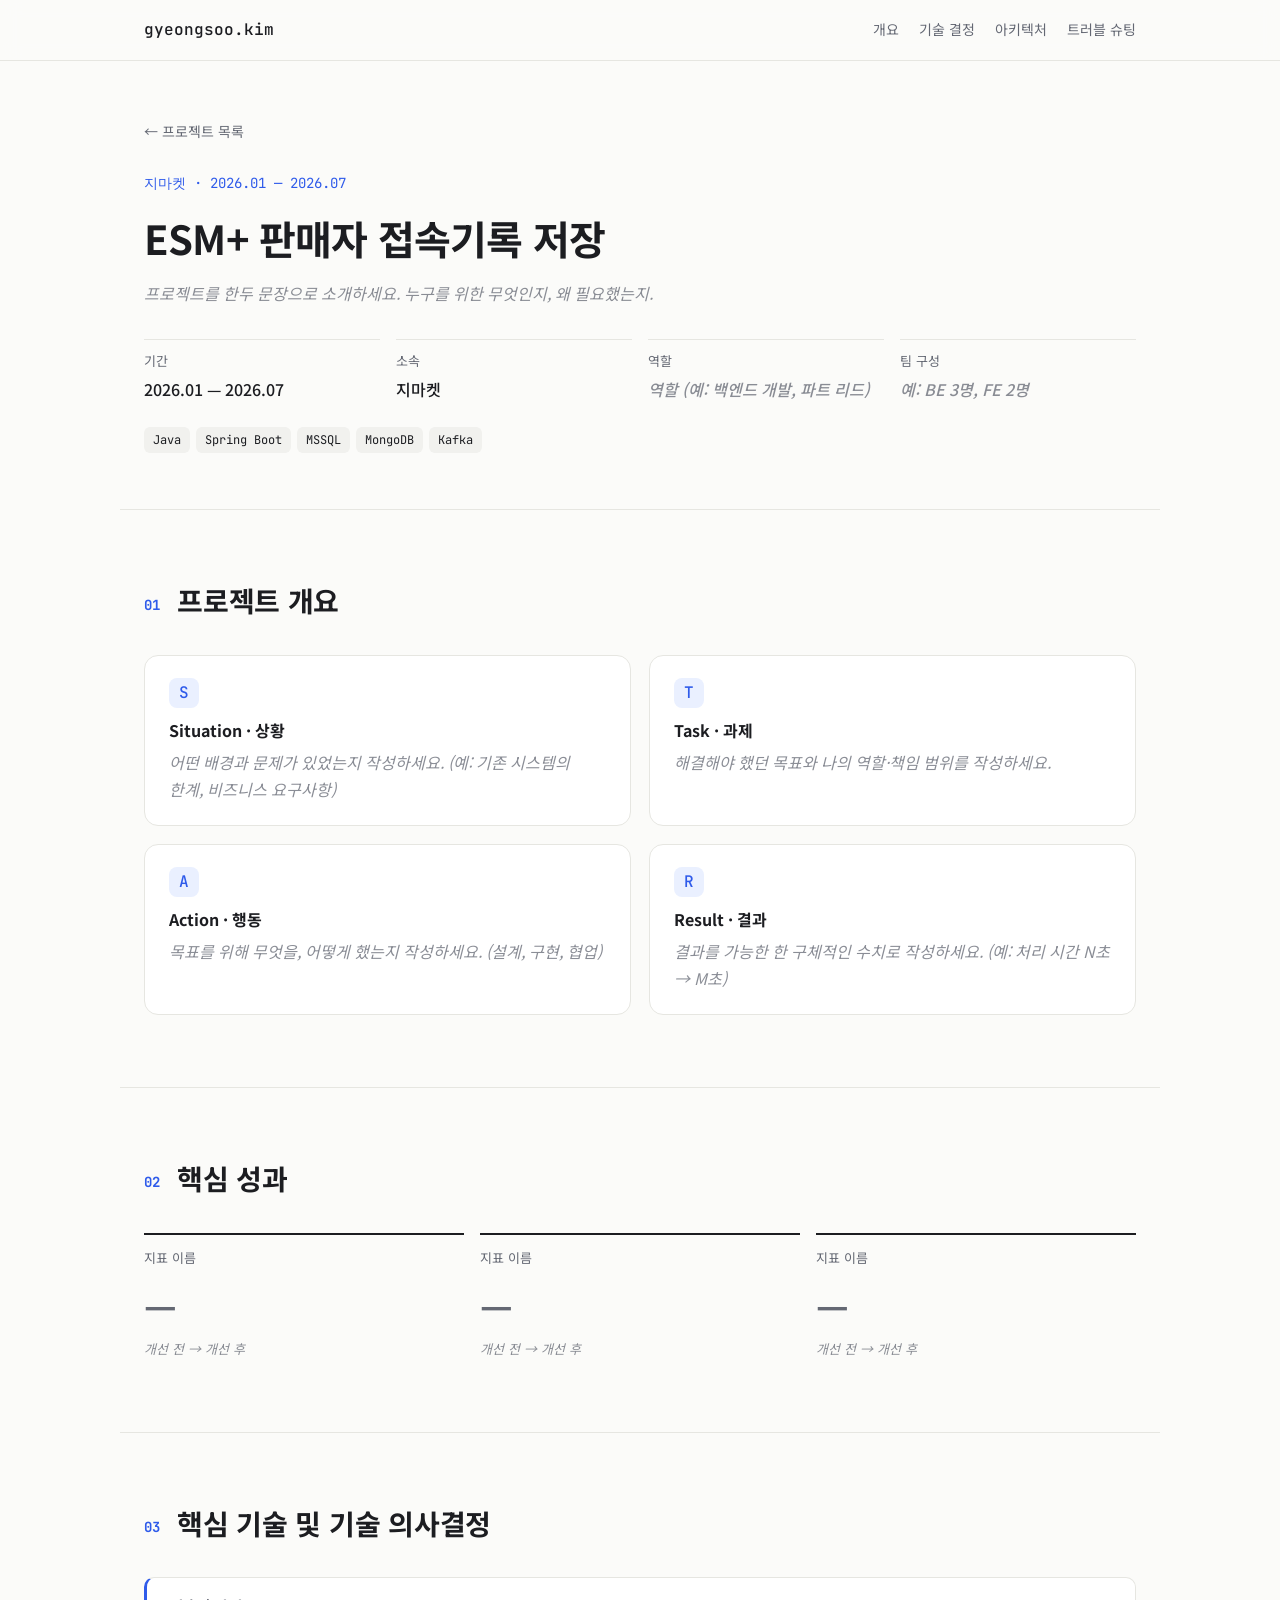
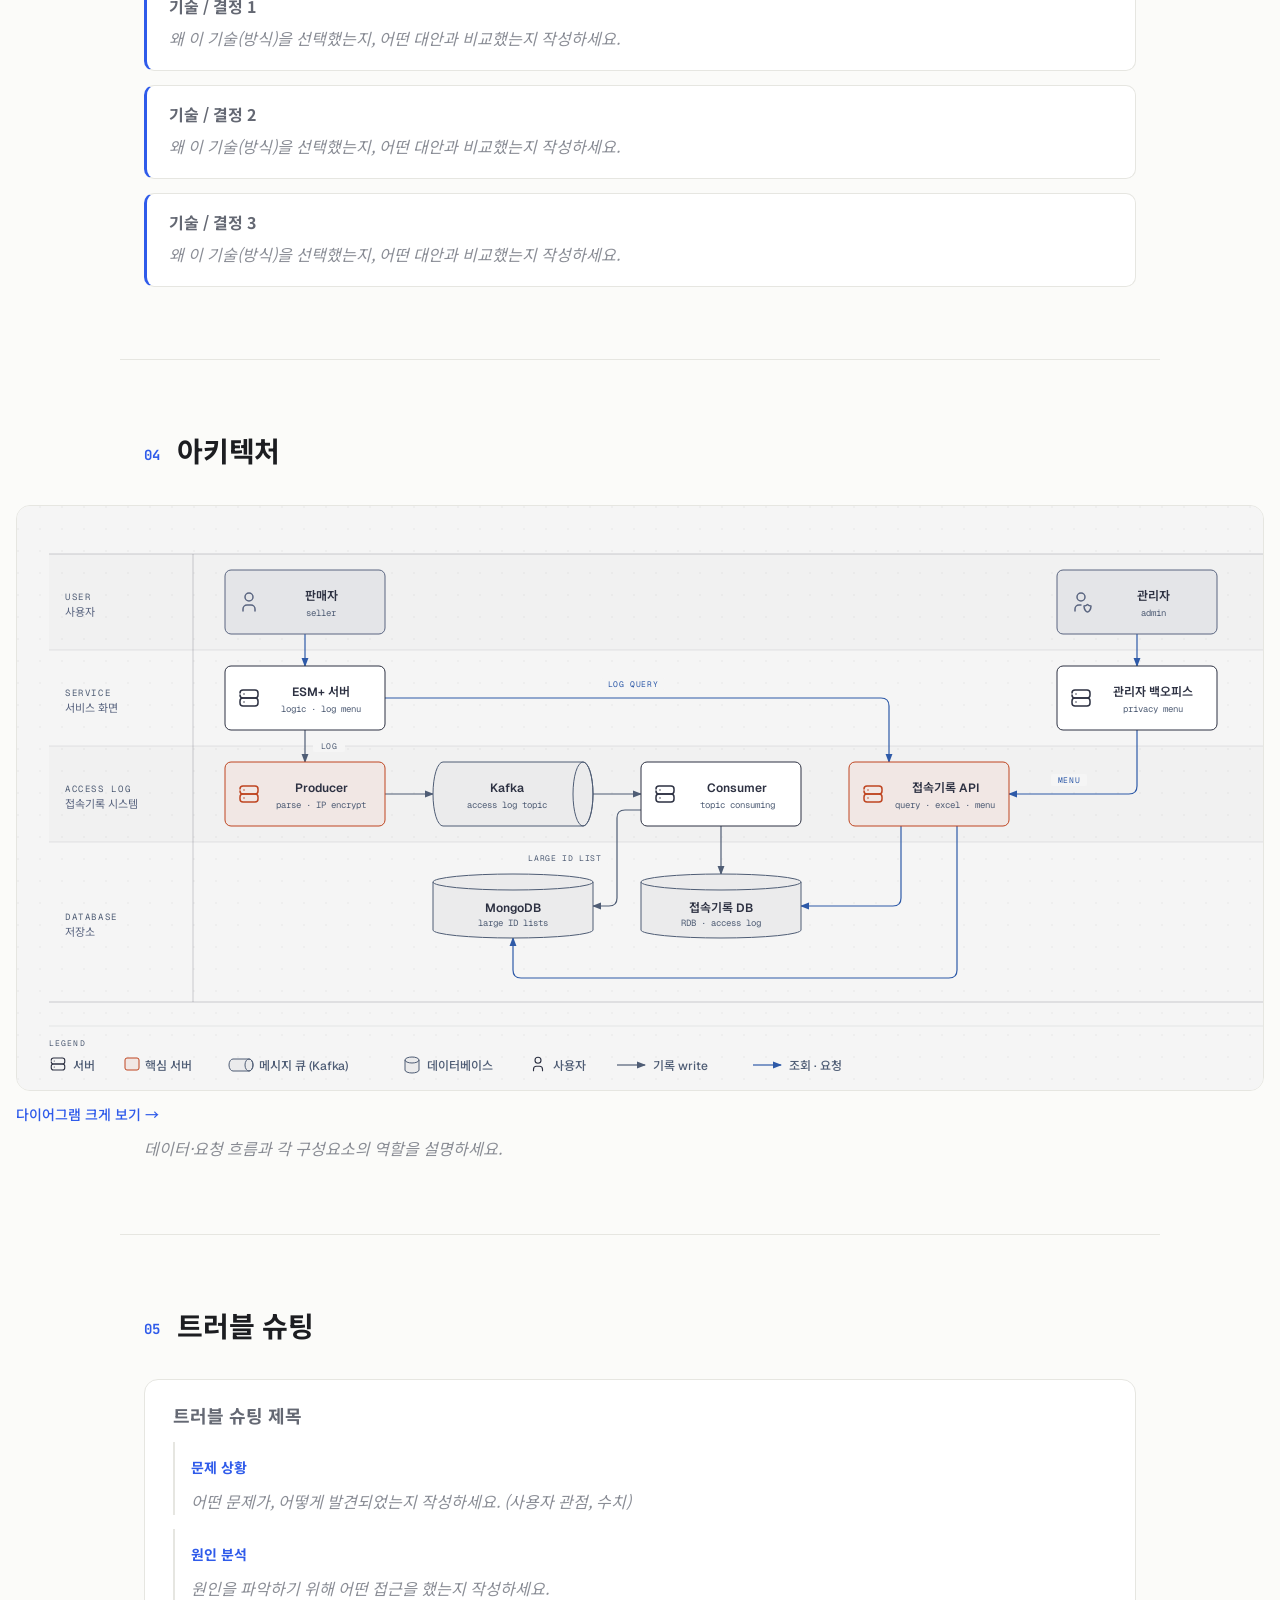
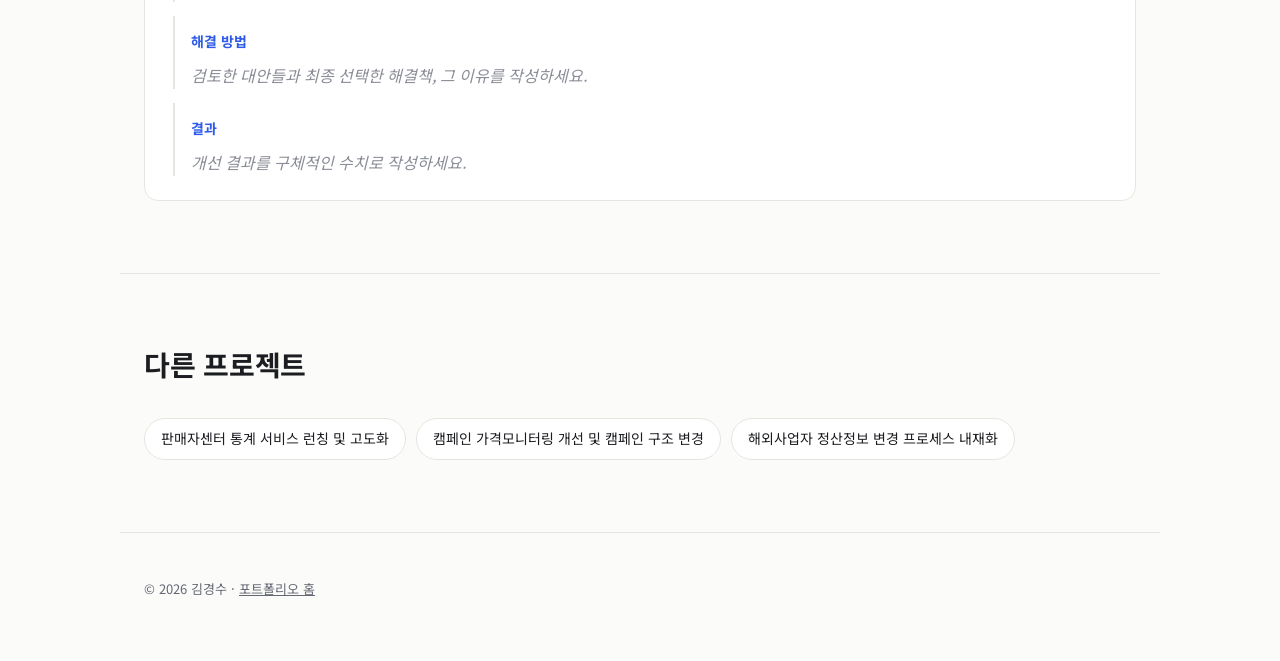
==== commit d35a09a1: "Show consumer writing to both access log DB and MongoDB Co-Authored-By: Claude Opus 5.5 <noreply@ant" ====
--- a/projects/access-log.html
+++ b/projects/access-log.html
@@ -99,7 +99,7 @@
         <div class="diagram-container">
 <svg viewBox="0 0 1280 584" xmlns="http://www.w3.org/2000/svg" role="img" aria-labelledby="access-log-architecture-title access-log-architecture-desc" style="min-width:1280px">
 <title id="access-log-architecture-title">판매자 개인정보 접속기록 아키텍처</title>
-<desc id="access-log-architecture-desc">ESM+ 서버가 남긴 개인정보 접속기록을 Producer가 파싱하고 IP를 암호화해 Kafka로 보내고, Consumer가 DB에 저장하며, 접속기록 API가 판매자 조회와 관리자 메뉴 관리를 처리하는 구조.</desc>
+<desc id="access-log-architecture-desc">ESM+ 서버가 남긴 개인정보 접속기록을 Producer가 파싱하고 IP를 암호화해 Kafka로 보내고, Consumer가 접속기록 DB와 MongoDB에 저장하며, 접속기록 API가 판매자 조회와 관리자 메뉴 관리를 처리하는 구조.</desc>
 <defs>
 <marker id="access-log-architecture-arrow" markerWidth="8" markerHeight="6" refX="7" refY="3" orient="auto-start-reverse"><polygon points="0 0, 8 3, 0 6" fill="#4f5d75"/></marker>
 <marker id="access-log-architecture-arrow-link" markerWidth="8" markerHeight="6" refX="7" refY="3" orient="auto-start-reverse"><polygon points="0 0, 8 3, 0 6" fill="#2e5aa8"/></marker>
@@ -131,7 +131,7 @@
 <path d="M 368,288 H 416" fill="none" stroke="#4f5d75" stroke-width="1.2" marker-end="url(#access-log-architecture-arrow)"/>
 <path d="M 576,288 H 624" fill="none" stroke="#4f5d75" stroke-width="1.2" marker-end="url(#access-log-architecture-arrow)"/>
 <path d="M 704,320 V 368" fill="none" stroke="#4f5d75" stroke-width="1.2" marker-end="url(#access-log-architecture-arrow)"/>
-<path d="M 288,320 V 392 Q 288,400 296,400 H 416" fill="none" stroke="#4f5d75" stroke-width="1.2" marker-end="url(#access-log-architecture-arrow)"/>
+<path d="M 624,304 H 608 Q 600,304 600,312 V 392 Q 600,400 592,400 H 576" fill="none" stroke="#4f5d75" stroke-width="1.2" marker-end="url(#access-log-architecture-arrow)"/>
 <path d="M 368,192 H 864 Q 872,192 872,200 V 256" fill="none" stroke="#2e5aa8" stroke-width="1.2" marker-end="url(#access-log-architecture-arrow-link)"/>
 <path d="M 1120,224 V 280 Q 1120,288 1112,288 H 992" fill="none" stroke="#2e5aa8" stroke-width="1.2" marker-end="url(#access-log-architecture-arrow-link)"/>
 <path d="M 884,320 V 392 Q 884,400 876,400 H 784" fill="none" stroke="#2e5aa8" stroke-width="1.2" marker-end="url(#access-log-architecture-arrow-link)"/>
@@ -139,8 +139,8 @@
 <!-- Arrow labels -->
 <rect x="296" y="234" width="32" height="12" rx="2" fill="#f5f5f5"/>
 <text x="312" y="243" fill="#4f5d75" font-size="8" font-family="'Geist Mono', monospace" text-anchor="middle" letter-spacing="0.08em">LOG</text>
-<rect x="312" y="380" width="88" height="12" rx="2" fill="#f5f5f5"/>
-<text x="356" y="389" fill="#4f5d75" font-size="8" font-family="'Geist Mono', monospace" text-anchor="middle" letter-spacing="0.08em">LARGE ID LIST</text>
+<rect x="504" y="346" width="88" height="12" rx="2" fill="#f5f5f5"/>
+<text x="548" y="355" fill="#4f5d75" font-size="8" font-family="'Geist Mono', monospace" text-anchor="middle" letter-spacing="0.08em">LARGE ID LIST</text>
 <rect x="584" y="172" width="64" height="12" rx="2" fill="#f5f5f5"/>
 <text x="616" y="181" fill="#2e5aa8" font-size="8" font-family="'Geist Mono', monospace" text-anchor="middle" letter-spacing="0.08em">LOG QUERY</text>
 <rect x="1034" y="268" width="36" height="12" rx="2" fill="#f5f5f5"/>
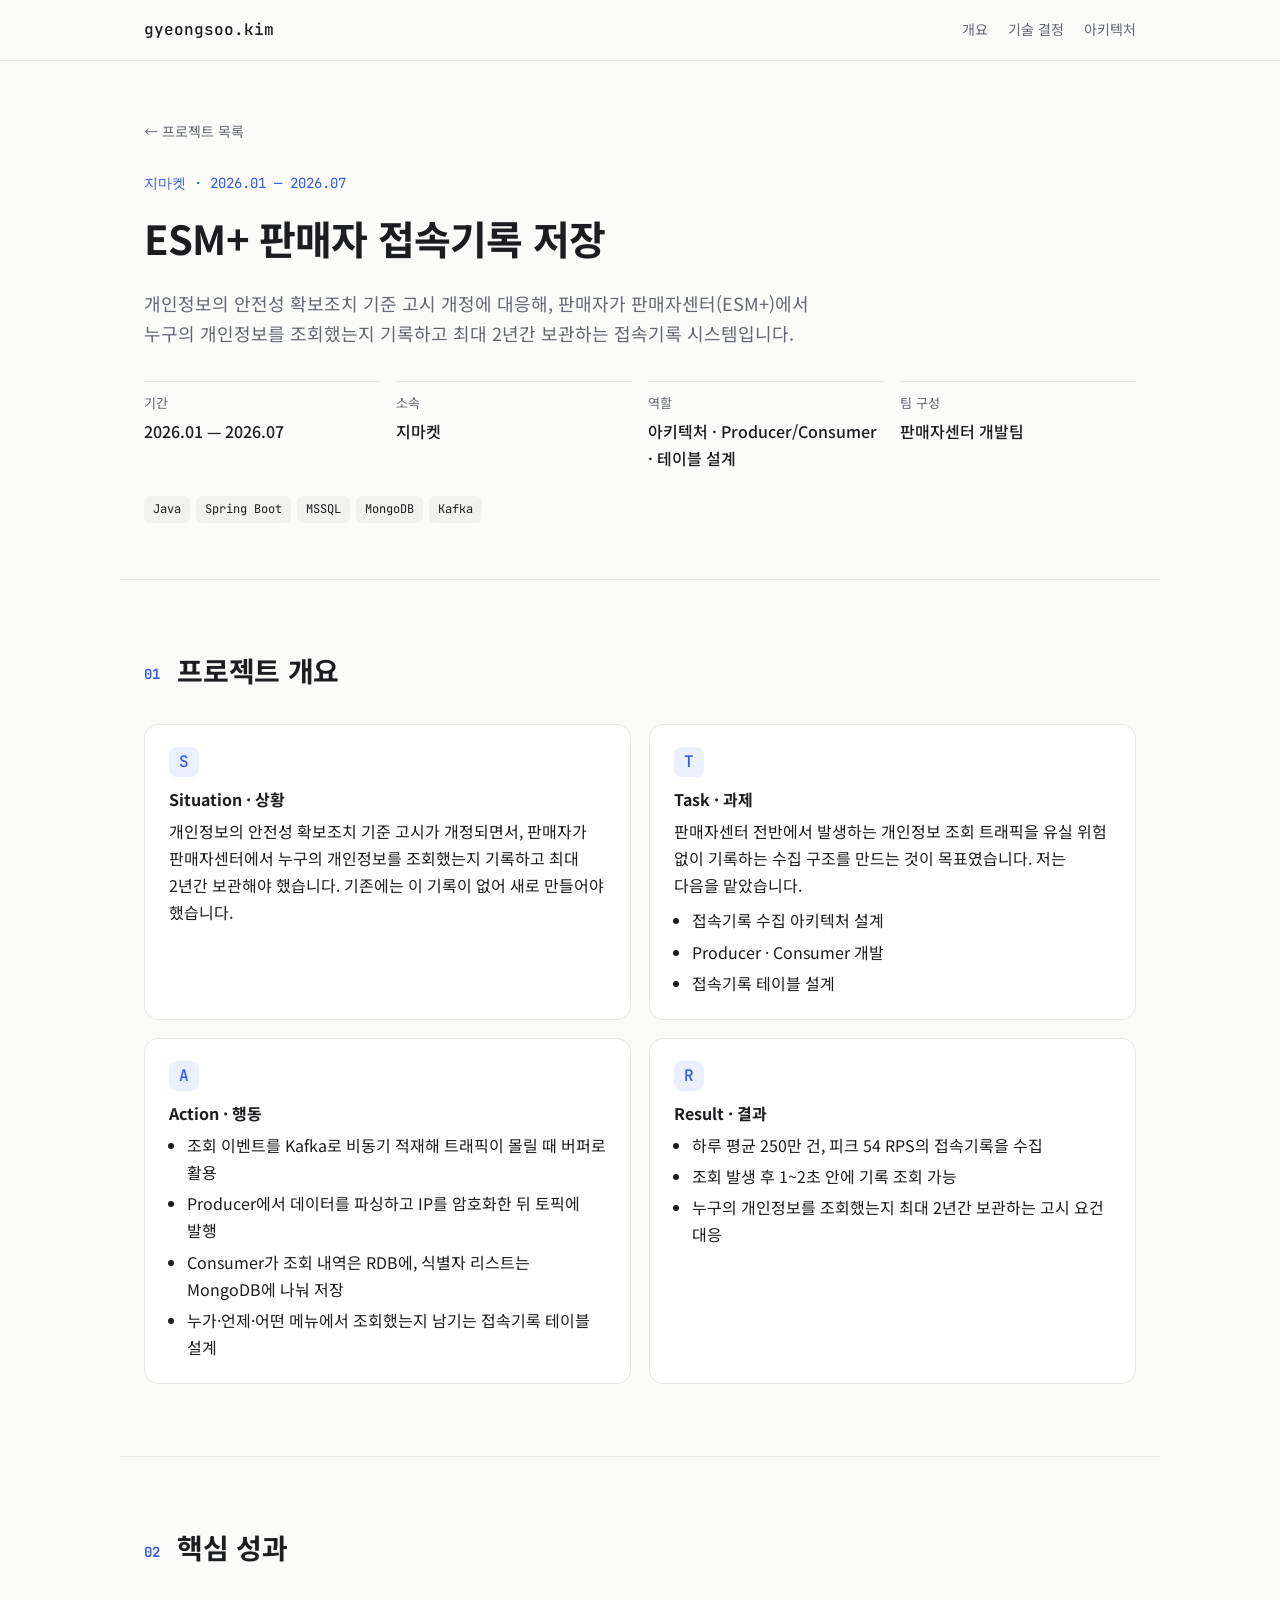
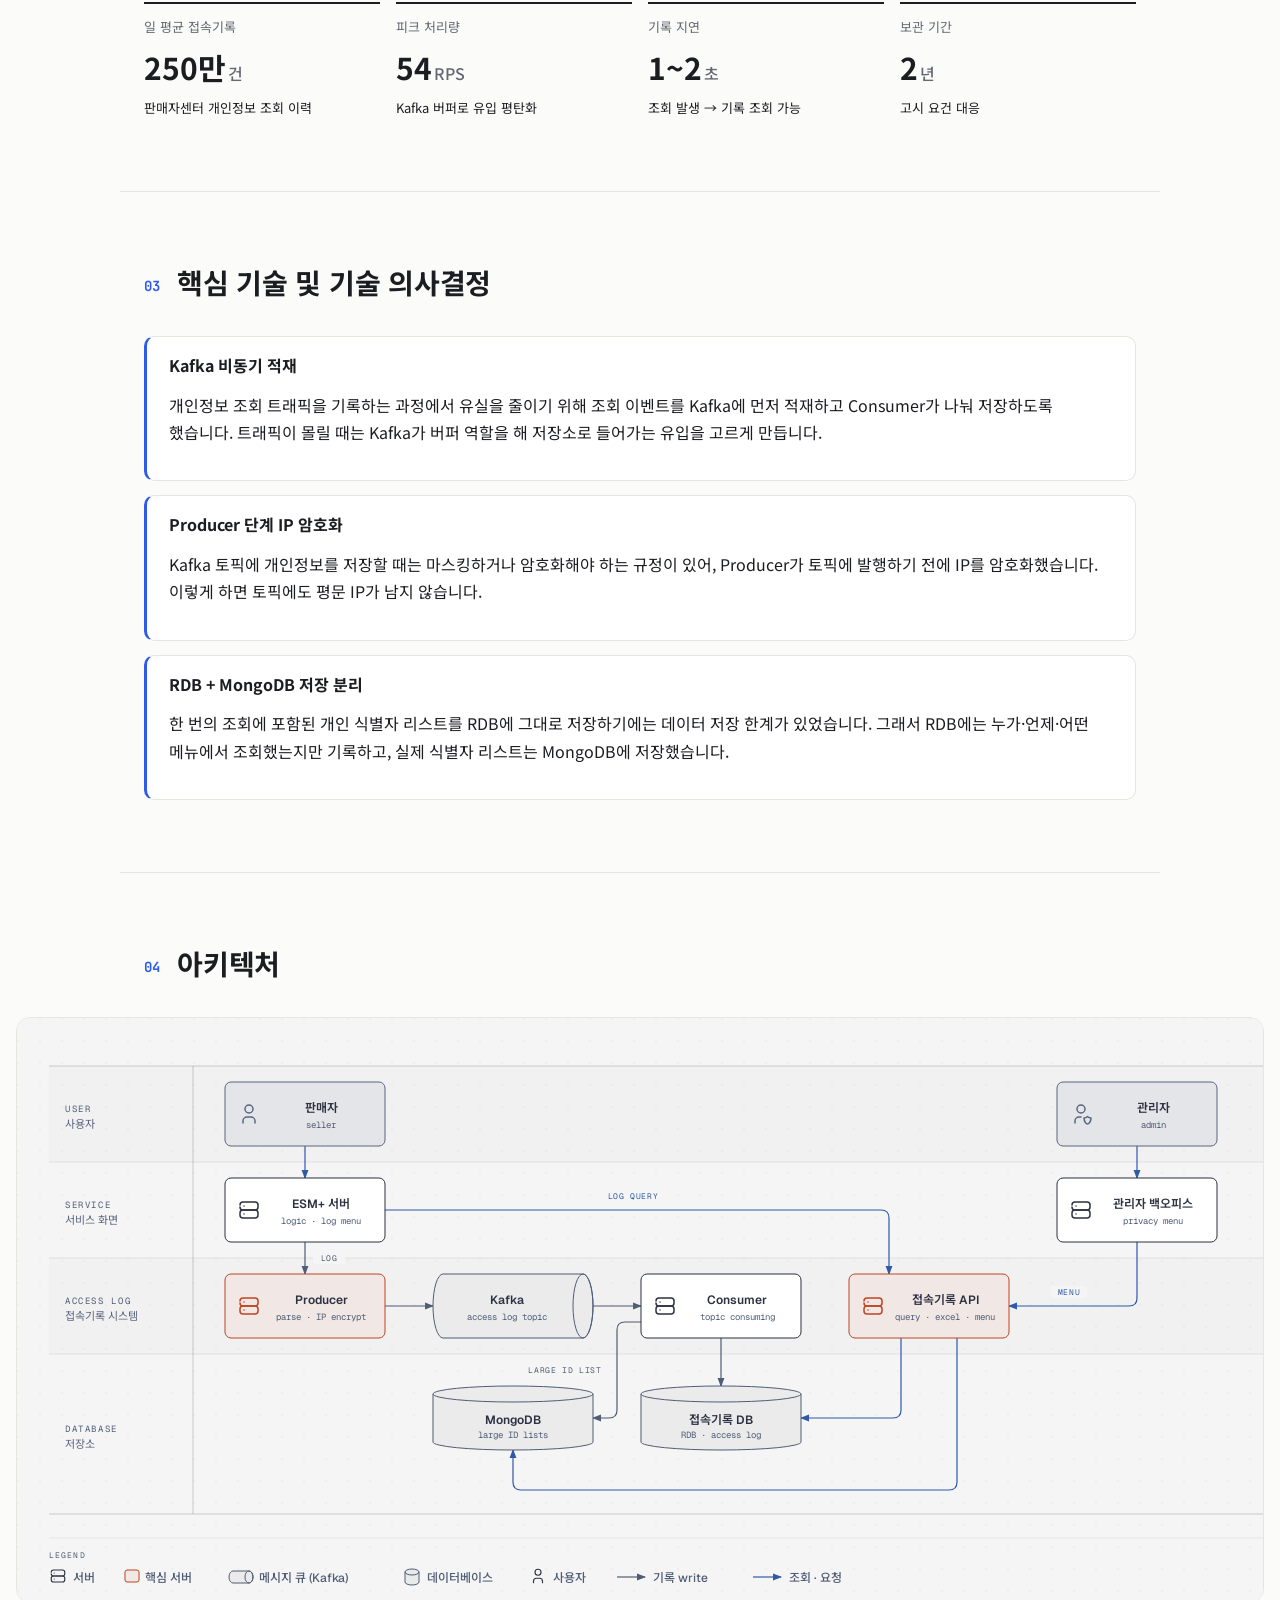
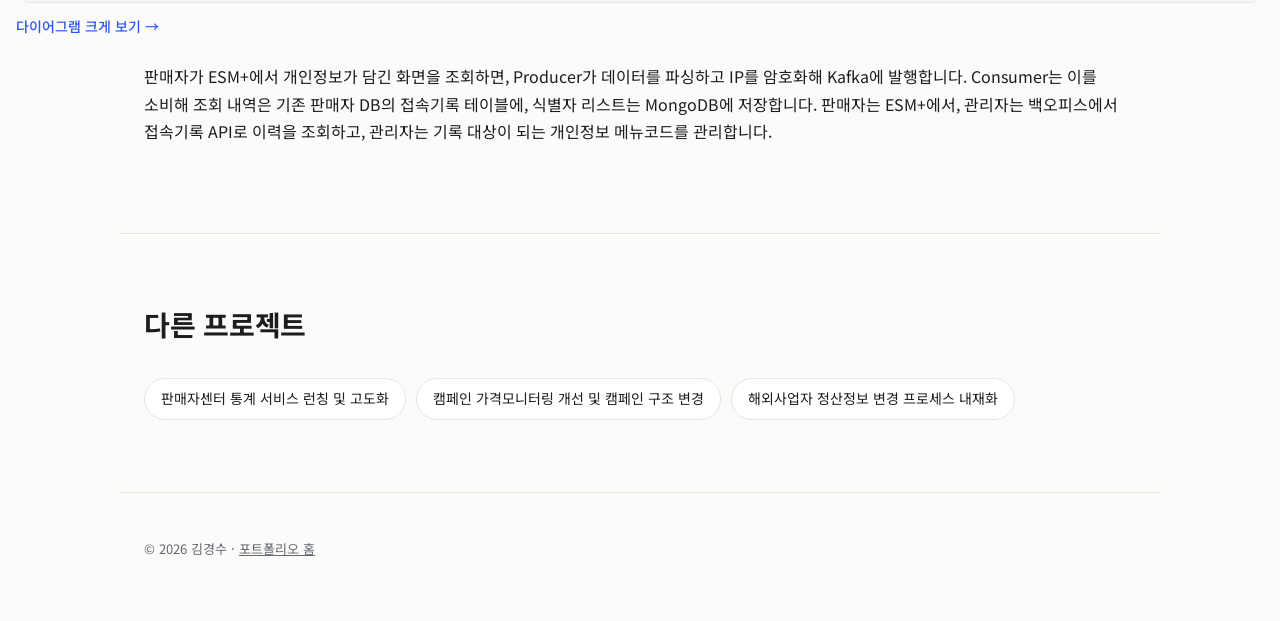
==== commit 26d1e808: "Fill in access log project detail content Co-Authored-By: Claude Opus 5.5 <noreply@anthropic.com>" ====
--- a/projects/access-log.html
+++ b/projects/access-log.html
@@ -20,7 +20,6 @@
         <a href="#overview">개요</a>
         <a href="#tech">기술 결정</a>
         <a href="#architecture">아키텍처</a>
-        <a href="#troubleshooting">트러블 슈팅</a>
       </nav>
     </div>
   </header>
@@ -30,12 +29,12 @@
       <a class="back" href="../index.html#projects">← 프로젝트 목록</a>
       <p class="eyebrow">지마켓 · 2026.01 — 2026.07</p>
       <h1>ESM+ 판매자 접속기록 저장</h1>
-      <p class="placeholder">프로젝트를 한두 문장으로 소개하세요. 누구를 위한 무엇인지, 왜 필요했는지.</p>
+      <p class="lead">개인정보의 안전성 확보조치 기준 고시 개정에 대응해, 판매자가 판매자센터(ESM+)에서 누구의 개인정보를 조회했는지 기록하고 최대 2년간 보관하는 접속기록 시스템입니다.</p>
       <dl class="meta">
         <div><dt>기간</dt><dd>2026.01 — 2026.07</dd></div>
         <div><dt>소속</dt><dd>지마켓</dd></div>
-        <div><dt>역할</dt><dd class="placeholder">역할 (예: 백엔드 개발, 파트 리드)</dd></div>
-        <div><dt>팀 구성</dt><dd class="placeholder">예: BE 3명, FE 2명</dd></div>
+        <div><dt>역할</dt><dd>아키텍처 · Producer/Consumer · 테이블 설계</dd></div>
+        <div><dt>팀 구성</dt><dd>판매자센터 개발팀</dd></div>
       </dl>
       <div class="tags"><span>Java</span><span>Spring Boot</span><span>MSSQL</span><span>MongoDB</span><span>Kafka</span></div>
     </section>
@@ -46,32 +45,34 @@
           <div class="star-item">
             <span class="star-key">S</span>
             <h3>Situation · 상황</h3>
-            <p class="placeholder">어떤 배경과 문제가 있었는지 작성하세요. (예: 기존 시스템의 한계, 비즈니스 요구사항)</p>
+            <p>개인정보의 안전성 확보조치 기준 고시가 개정되면서, 판매자가 판매자센터에서 누구의 개인정보를 조회했는지 기록하고 최대 2년간 보관해야 했습니다. 기존에는 이 기록이 없어 새로 만들어야 했습니다.</p>
           </div>
           <div class="star-item">
             <span class="star-key">T</span>
             <h3>Task · 과제</h3>
-            <p class="placeholder">해결해야 했던 목표와 나의 역할·책임 범위를 작성하세요.</p>
+            <p>판매자센터 전반에서 발생하는 개인정보 조회 트래픽을 유실 위험 없이 기록하는 수집 구조를 만드는 것이 목표였습니다. 저는 다음을 맡았습니다.</p>
+            <ul class="star-list"><li>접속기록 수집 아키텍처 설계</li><li>Producer · Consumer 개발</li><li>접속기록 테이블 설계</li></ul>
           </div>
           <div class="star-item">
             <span class="star-key">A</span>
             <h3>Action · 행동</h3>
-            <p class="placeholder">목표를 위해 무엇을, 어떻게 했는지 작성하세요. (설계, 구현, 협업)</p>
+            <ul class="star-list"><li>조회 이벤트를 Kafka로 비동기 적재해 트래픽이 몰릴 때 버퍼로 활용</li><li>Producer에서 데이터를 파싱하고 IP를 암호화한 뒤 토픽에 발행</li><li>Consumer가 조회 내역은 RDB에, 식별자 리스트는 MongoDB에 나눠 저장</li><li>누가·언제·어떤 메뉴에서 조회했는지 남기는 접속기록 테이블 설계</li></ul>
           </div>
           <div class="star-item">
             <span class="star-key">R</span>
             <h3>Result · 결과</h3>
-            <p class="placeholder">결과를 가능한 한 구체적인 수치로 작성하세요. (예: 처리 시간 N초 → M초)</p>
+            <ul class="star-list"><li>하루 평균 250만 건, 피크 54 RPS의 접속기록을 수집</li><li>조회 발생 후 1~2초 안에 기록 조회 가능</li><li>누구의 개인정보를 조회했는지 최대 2년간 보관하는 고시 요건 대응</li></ul>
           </div>
       </div>
     </section>
 
     <section id="metrics" class="section container">
       <h2 class="section-title"><span>02</span> 핵심 성과</h2>
-      <dl class="stats metrics">
-          <div><dt class="placeholder-title">지표 이름</dt><dd class="placeholder-title">—</dd><p class="placeholder">개선 전 → 개선 후</p></div>
-          <div><dt class="placeholder-title">지표 이름</dt><dd class="placeholder-title">—</dd><p class="placeholder">개선 전 → 개선 후</p></div>
-          <div><dt class="placeholder-title">지표 이름</dt><dd class="placeholder-title">—</dd><p class="placeholder">개선 전 → 개선 후</p></div>
+      <dl class="stats metrics four">
+          <div><dt>일 평균 접속기록</dt><dd>250만<span>건</span></dd><p>판매자센터 개인정보 조회 이력</p></div>
+          <div><dt>피크 처리량</dt><dd>54<span>RPS</span></dd><p>Kafka 버퍼로 유입 평탄화</p></div>
+          <div><dt>기록 지연</dt><dd>1~2<span>초</span></dd><p>조회 발생 → 기록 조회 가능</p></div>
+          <div><dt>보관 기간</dt><dd>2<span>년</span></dd><p>고시 요건 대응</p></div>
       </dl>
     </section>
 
@@ -79,16 +80,16 @@
       <h2 class="section-title"><span>03</span> 핵심 기술 및 기술 의사결정</h2>
       <ul class="decision-list">
           <li>
-            <h3 class="placeholder-title">기술 / 결정 1</h3>
-            <p class="placeholder">왜 이 기술(방식)을 선택했는지, 어떤 대안과 비교했는지 작성하세요.</p>
+            <h3>Kafka 비동기 적재</h3>
+            <p>개인정보 조회 트래픽을 기록하는 과정에서 유실을 줄이기 위해 조회 이벤트를 Kafka에 먼저 적재하고 Consumer가 나눠 저장하도록 했습니다. 트래픽이 몰릴 때는 Kafka가 버퍼 역할을 해 저장소로 들어가는 유입을 고르게 만듭니다.</p>
           </li>
           <li>
-            <h3 class="placeholder-title">기술 / 결정 2</h3>
-            <p class="placeholder">왜 이 기술(방식)을 선택했는지, 어떤 대안과 비교했는지 작성하세요.</p>
+            <h3>Producer 단계 IP 암호화</h3>
+            <p>Kafka 토픽에 개인정보를 저장할 때는 마스킹하거나 암호화해야 하는 규정이 있어, Producer가 토픽에 발행하기 전에 IP를 암호화했습니다. 이렇게 하면 토픽에도 평문 IP가 남지 않습니다.</p>
           </li>
           <li>
-            <h3 class="placeholder-title">기술 / 결정 3</h3>
-            <p class="placeholder">왜 이 기술(방식)을 선택했는지, 어떤 대안과 비교했는지 작성하세요.</p>
+            <h3>RDB + MongoDB 저장 분리</h3>
+            <p>한 번의 조회에 포함된 개인 식별자 리스트를 RDB에 그대로 저장하기에는 데이터 저장 한계가 있었습니다. 그래서 RDB에는 누가·언제·어떤 메뉴에서 조회했는지만 기록하고, 실제 식별자 리스트는 MongoDB에 저장했습니다.</p>
           </li>
       </ul>
     </section>
@@ -216,18 +217,7 @@
         </div>
         <a class="card-link arch-open" href="diagrams/access-log-architecture.html" target="_blank">다이어그램 크게 보기 →</a>
       </figure>
-      <p class="placeholder arch-note">데이터·요청 흐름과 각 구성요소의 역할을 설명하세요.</p>
-    </section>
-
-    <section id="troubleshooting" class="section container">
-      <h2 class="section-title"><span>05</span> 트러블 슈팅</h2>
-      <article class="trouble">
-        <h3 class="placeholder-title">트러블 슈팅 제목</h3>
-        <div class="trouble-step"><h4>문제 상황</h4><p class="placeholder">어떤 문제가, 어떻게 발견되었는지 작성하세요. (사용자 관점, 수치)</p></div>
-        <div class="trouble-step"><h4>원인 분석</h4><p class="placeholder">원인을 파악하기 위해 어떤 접근을 했는지 작성하세요.</p></div>
-        <div class="trouble-step"><h4>해결 방법</h4><p class="placeholder">검토한 대안들과 최종 선택한 해결책, 그 이유를 작성하세요.</p></div>
-        <div class="trouble-step"><h4>결과</h4><p class="placeholder">개선 결과를 구체적인 수치로 작성하세요.</p></div>
-      </article>
+      <p class="arch-note">판매자가 ESM+에서 개인정보가 담긴 화면을 조회하면, Producer가 데이터를 파싱하고 IP를 암호화해 Kafka에 발행합니다. Consumer는 이를 소비해 조회 내역은 기존 판매자 DB의 접속기록 테이블에, 식별자 리스트는 MongoDB에 저장합니다. 판매자는 ESM+에서, 관리자는 백오피스에서 접속기록 API로 이력을 조회하고, 관리자는 기록 대상이 되는 개인정보 메뉴코드를 관리합니다.</p>
     </section>
 
     <section class="section container other-projects">
--- a/projects/project.css
+++ b/projects/project.css
@@ -75,3 +75,10 @@
 .arch + .arch { margin-top: 48px; }
 .arch .arch-title { font-size: 16px; margin-bottom: 12px; }
 .arch-note { max-width: 1040px; margin-top: 24px; }
+.star-list { margin: 8px 0 0; padding-left: 18px; }
+.star-list li + li { margin-top: 4px; }
+.star-item p { margin: 8px 0 0; }
+.metrics.four { grid-template-columns: repeat(4, 1fr); }
+.metrics dd { font-size: 30px; }
+.decision-list a { color: var(--accent); }
+@media (max-width: 760px) { .metrics.four { grid-template-columns: repeat(2, 1fr); } }
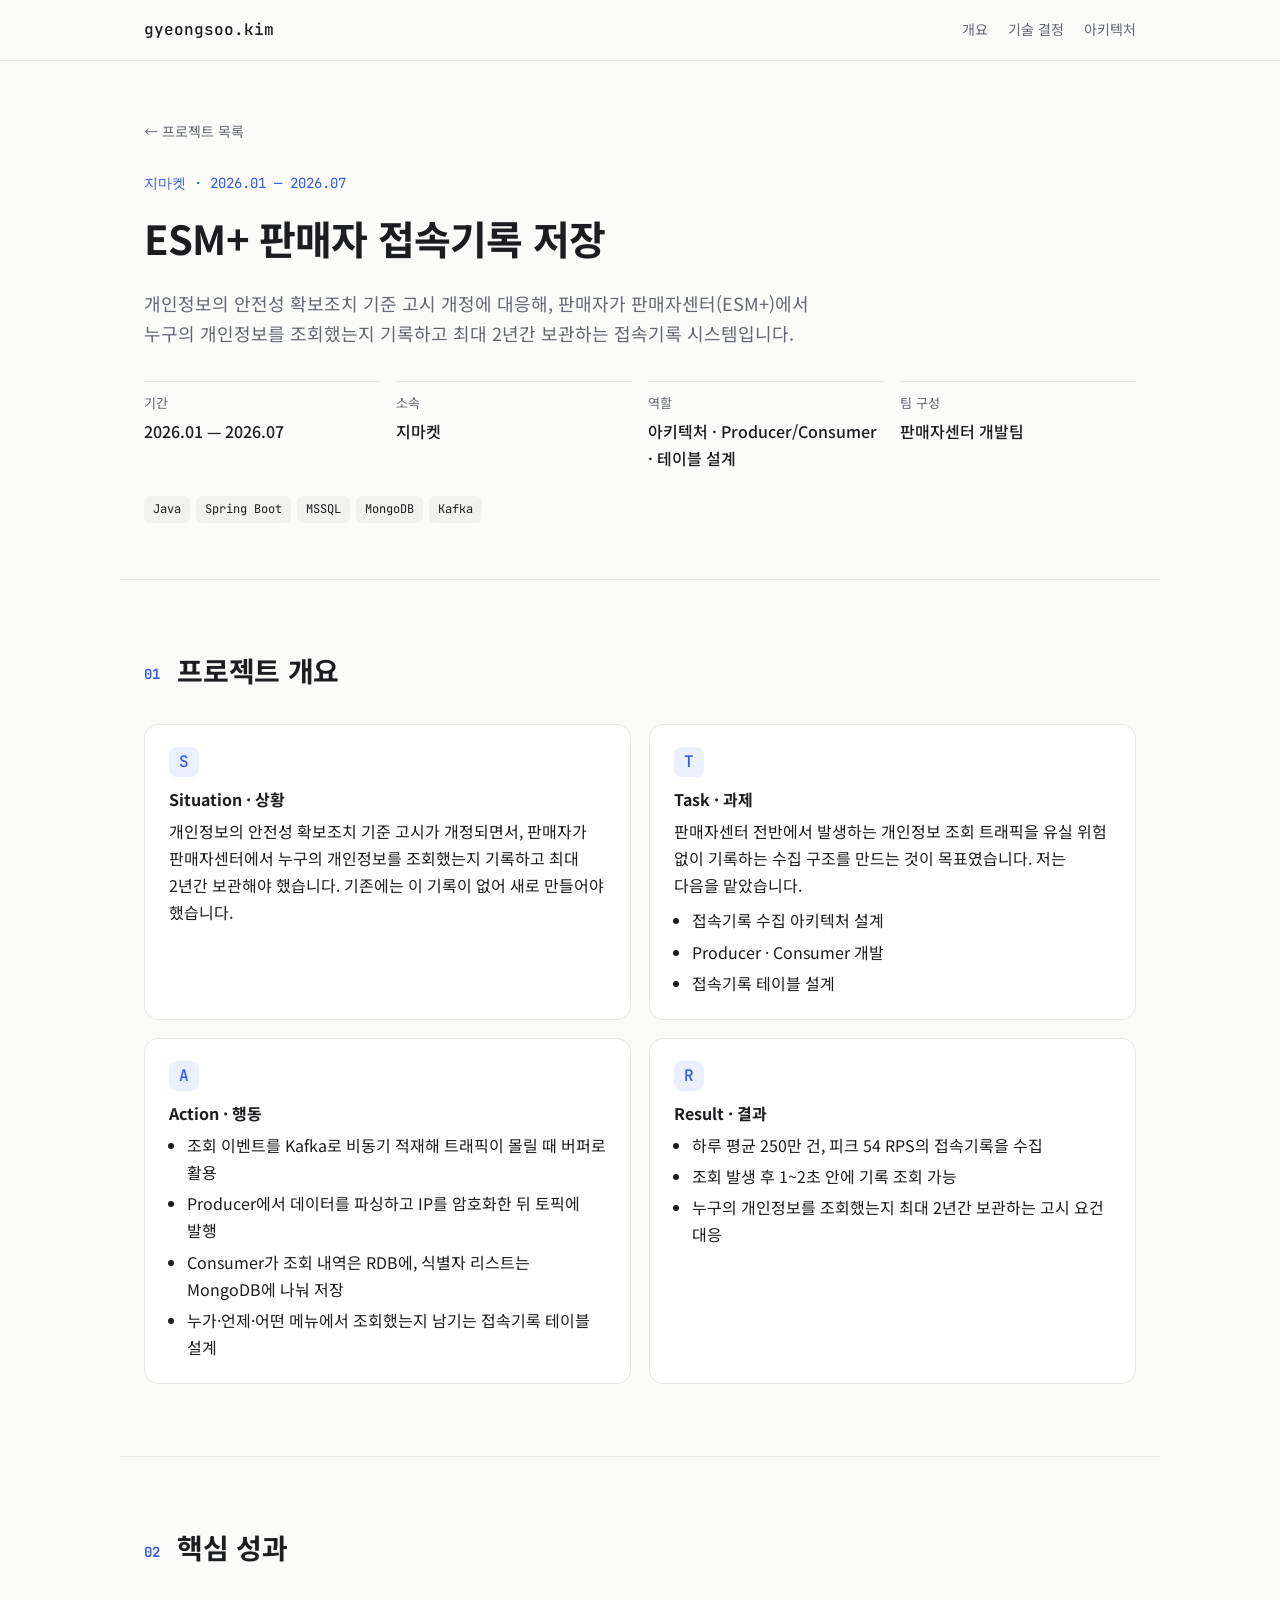
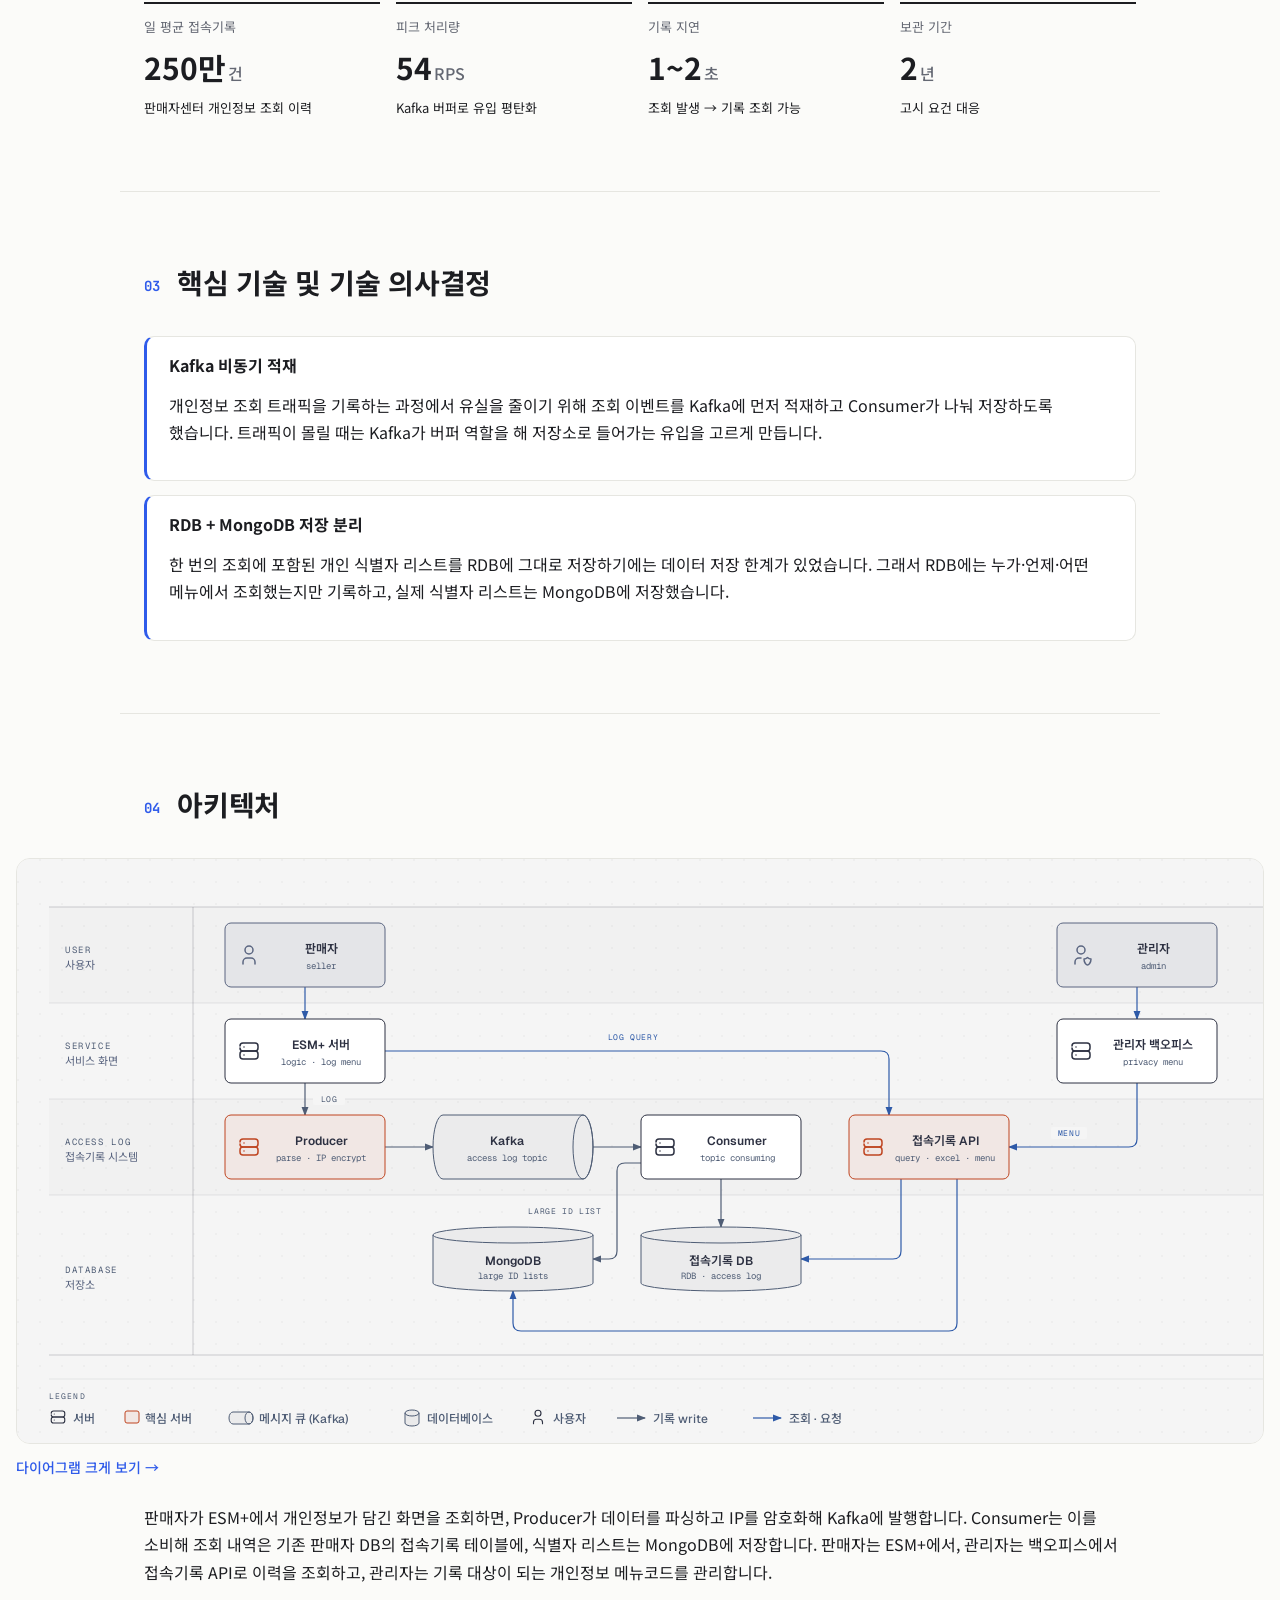
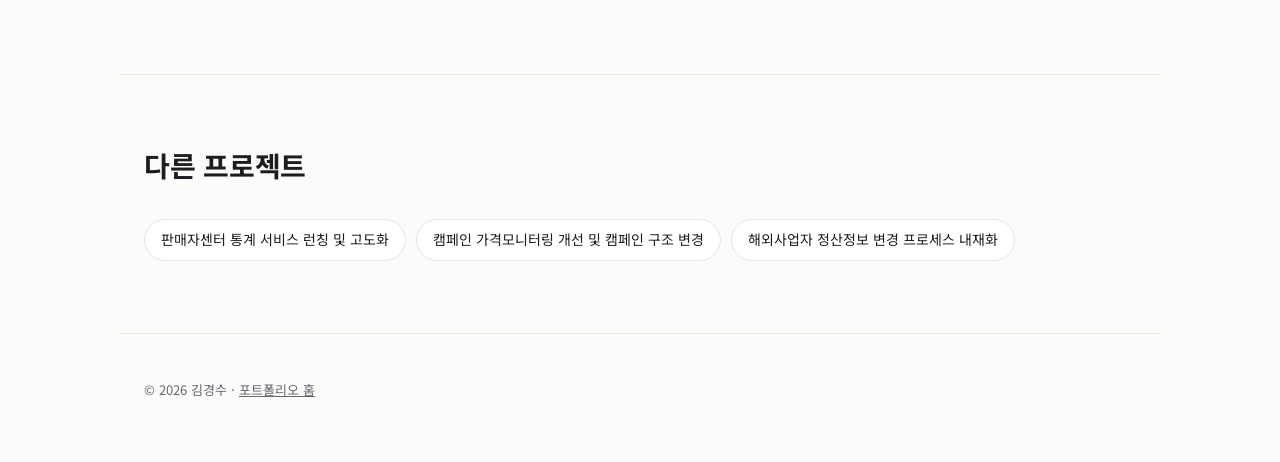
==== commit 2edd97e0: "Drop IP encryption item from access log tech decisions Co-Authored-By: Claude Opus 5.5 <noreply@anth" ====
--- a/projects/access-log.html
+++ b/projects/access-log.html
@@ -82,10 +82,6 @@
           <li>
             <h3>Kafka 비동기 적재</h3>
             <p>개인정보 조회 트래픽을 기록하는 과정에서 유실을 줄이기 위해 조회 이벤트를 Kafka에 먼저 적재하고 Consumer가 나눠 저장하도록 했습니다. 트래픽이 몰릴 때는 Kafka가 버퍼 역할을 해 저장소로 들어가는 유입을 고르게 만듭니다.</p>
-          </li>
-          <li>
-            <h3>Producer 단계 IP 암호화</h3>
-            <p>Kafka 토픽에 개인정보를 저장할 때는 마스킹하거나 암호화해야 하는 규정이 있어, Producer가 토픽에 발행하기 전에 IP를 암호화했습니다. 이렇게 하면 토픽에도 평문 IP가 남지 않습니다.</p>
           </li>
           <li>
             <h3>RDB + MongoDB 저장 분리</h3>
--- a/projects/project.css
+++ b/projects/project.css
@@ -82,3 +82,4 @@
 .metrics dd { font-size: 30px; }
 .decision-list a { color: var(--accent); }
 @media (max-width: 760px) { .metrics.four { grid-template-columns: repeat(2, 1fr); } }
+.arch-note + .arch { margin-top: 56px; }
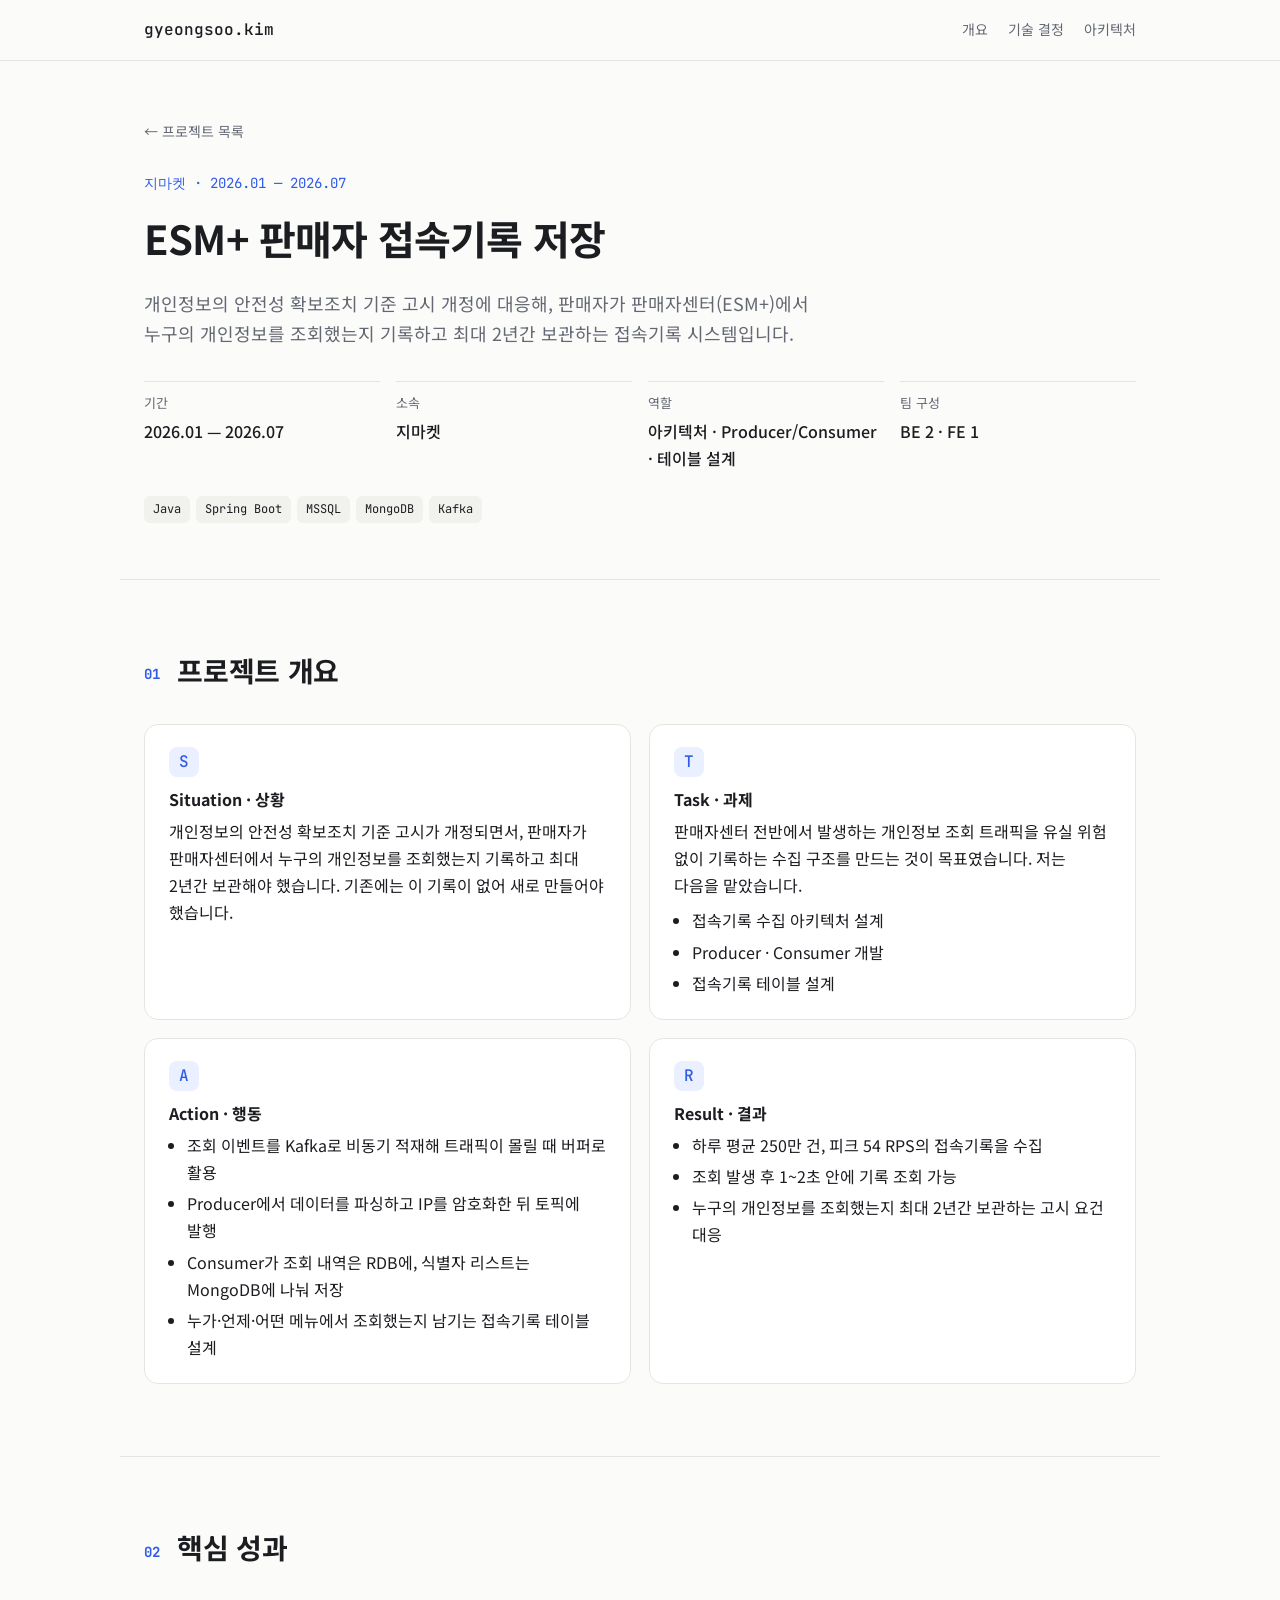
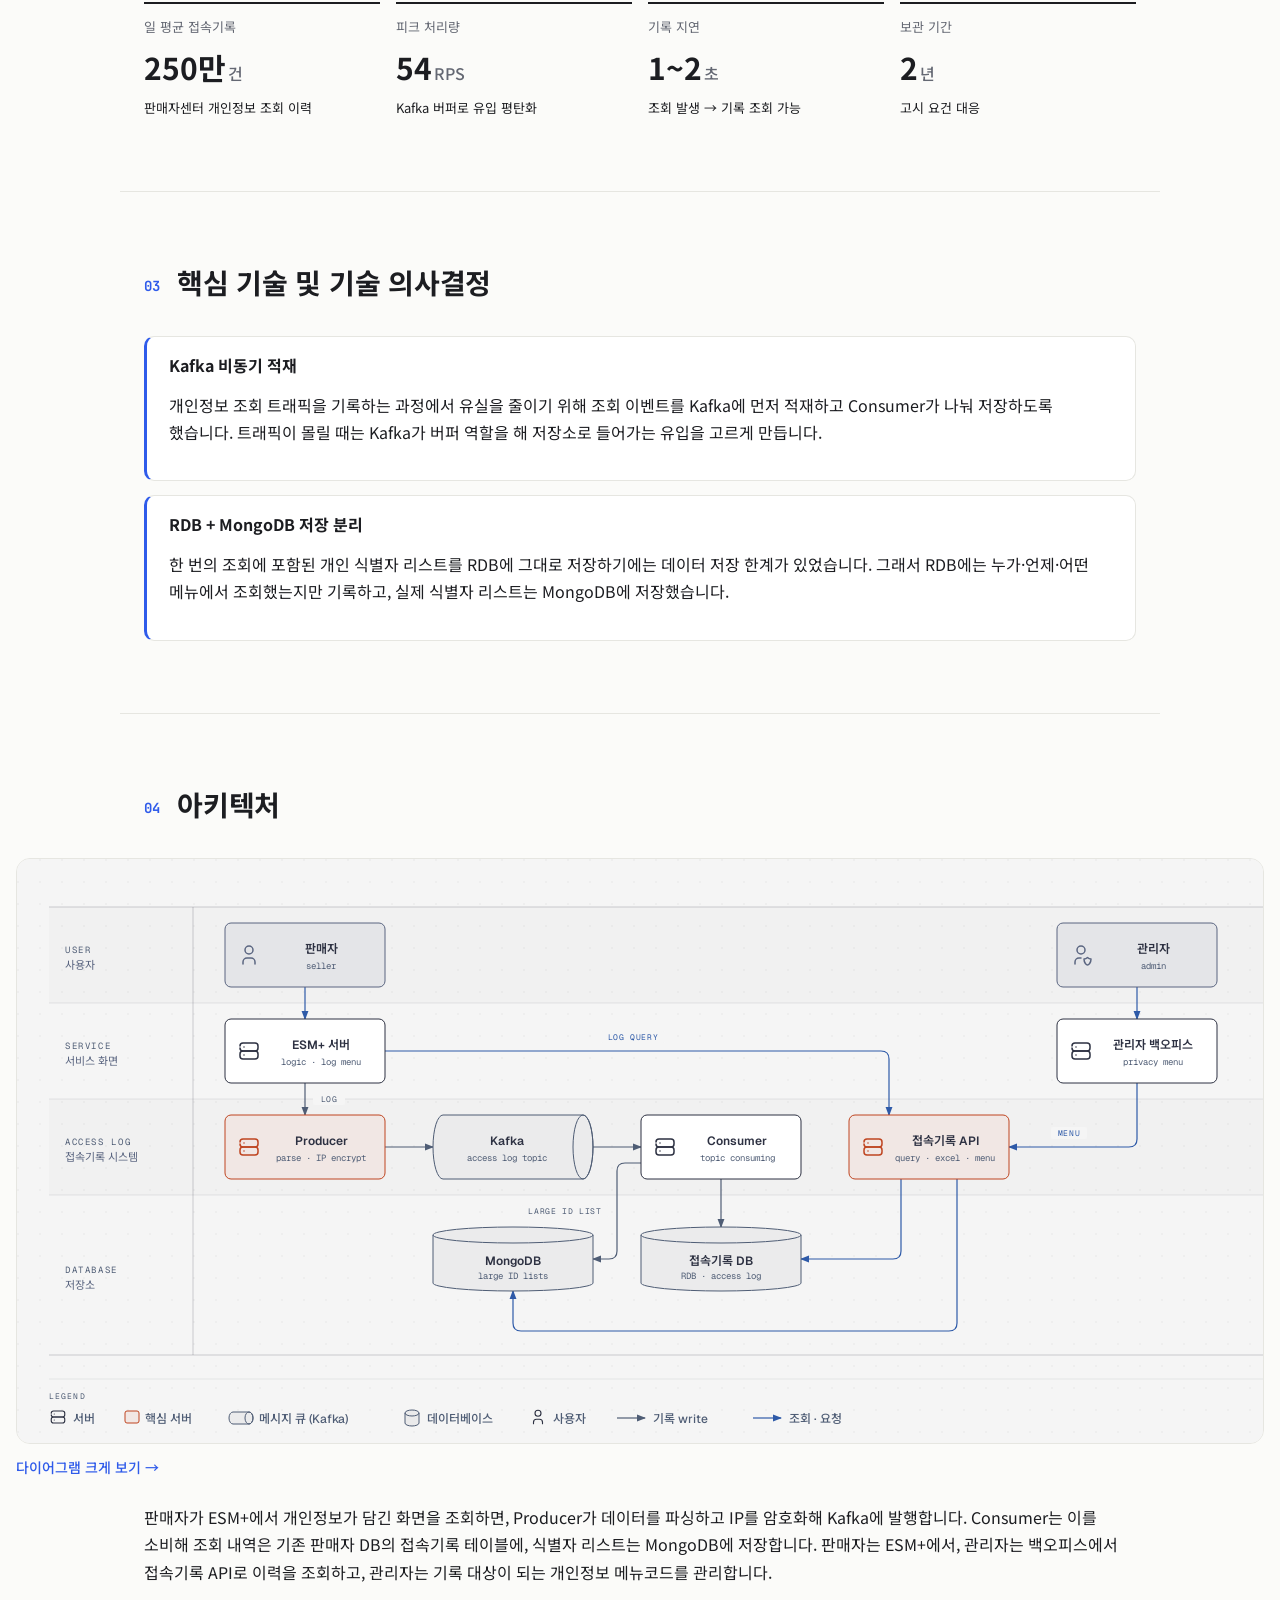
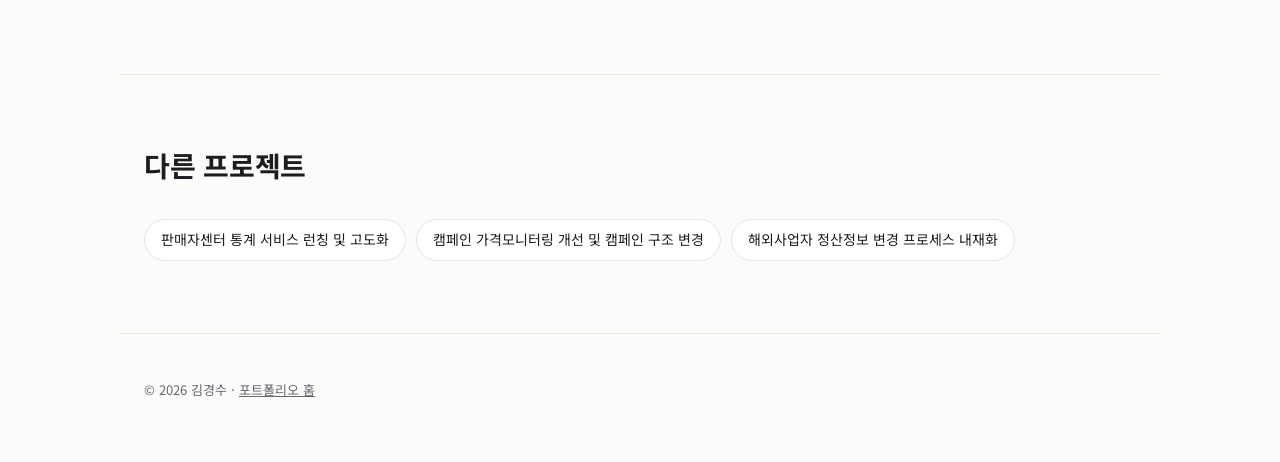
==== commit cbe465e8: "Set access log team composition Co-Authored-By: Claude Opus 5.5 <noreply@anthropic.com>" ====
--- a/projects/access-log.html
+++ b/projects/access-log.html
@@ -34,7 +34,7 @@
         <div><dt>기간</dt><dd>2026.01 — 2026.07</dd></div>
         <div><dt>소속</dt><dd>지마켓</dd></div>
         <div><dt>역할</dt><dd>아키텍처 · Producer/Consumer · 테이블 설계</dd></div>
-        <div><dt>팀 구성</dt><dd>판매자센터 개발팀</dd></div>
+        <div><dt>팀 구성</dt><dd>BE 2 · FE 1</dd></div>
       </dl>
       <div class="tags"><span>Java</span><span>Spring Boot</span><span>MSSQL</span><span>MongoDB</span><span>Kafka</span></div>
     </section>
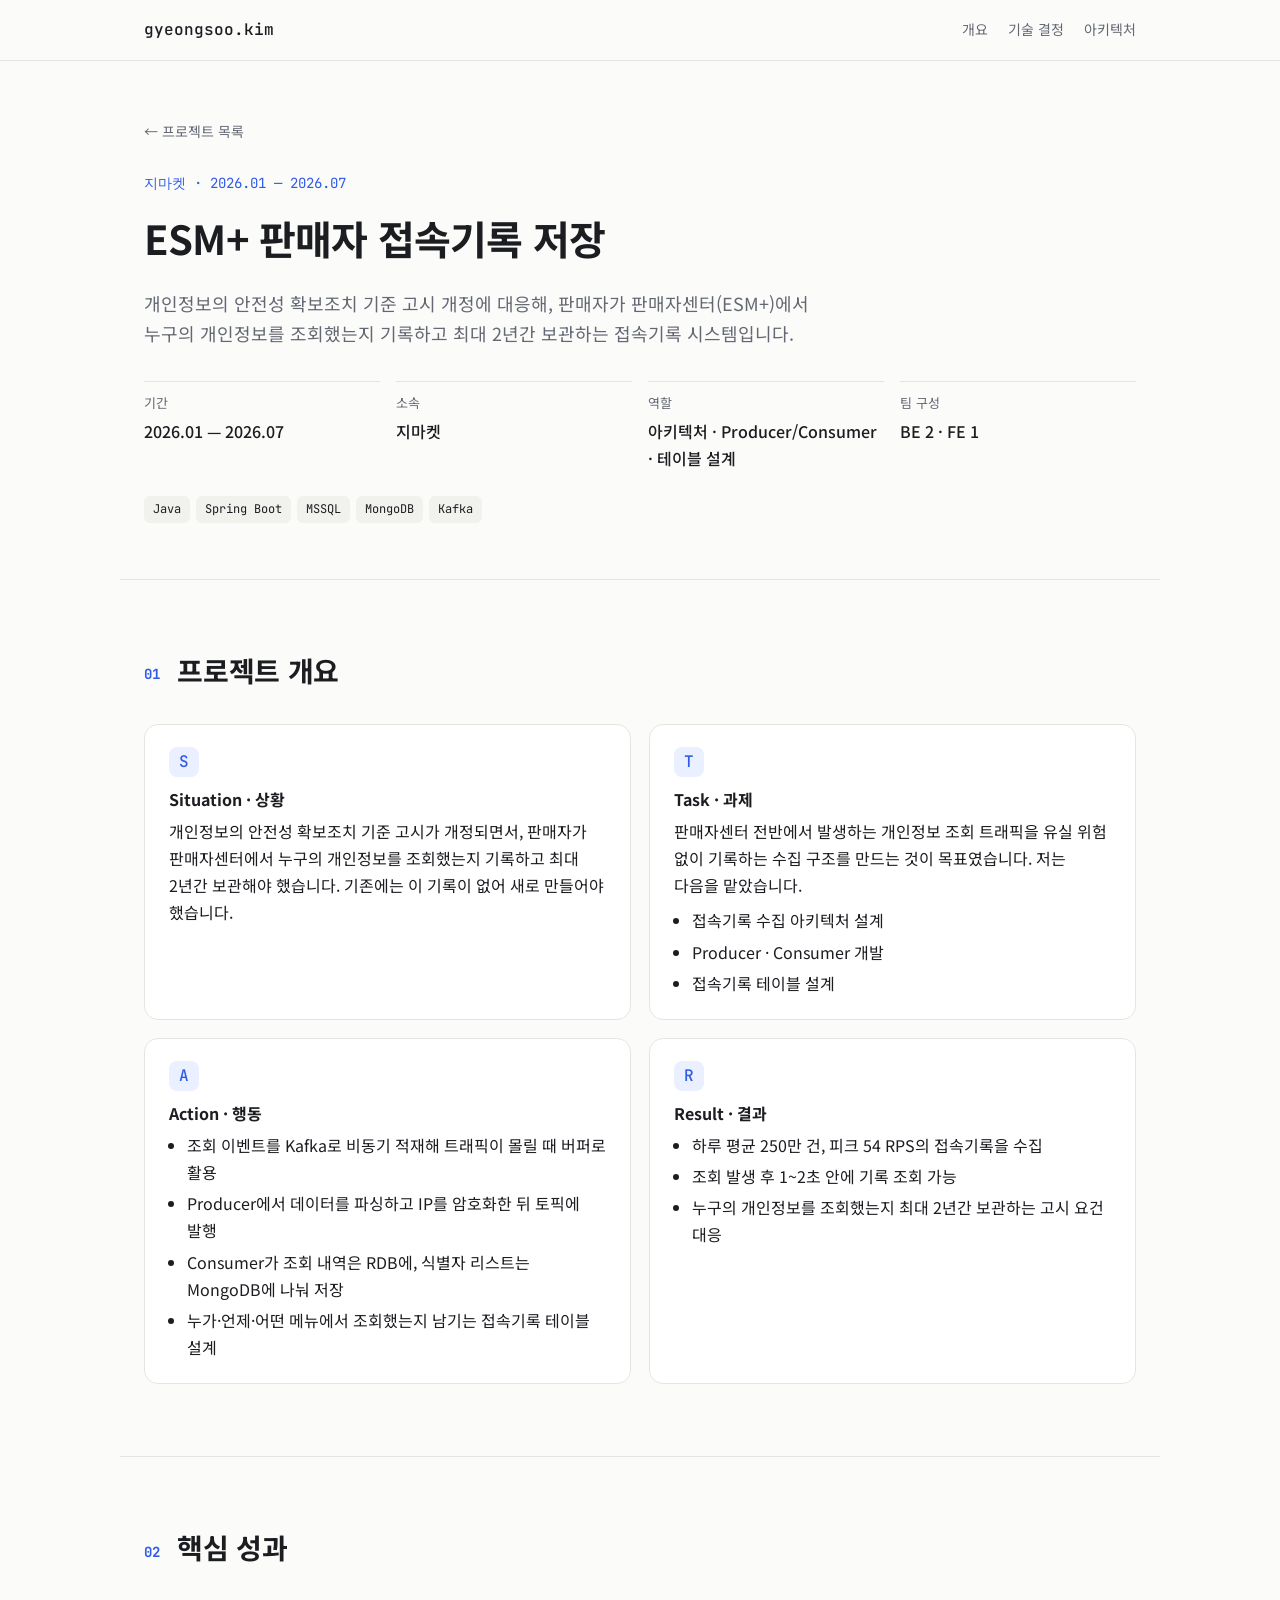
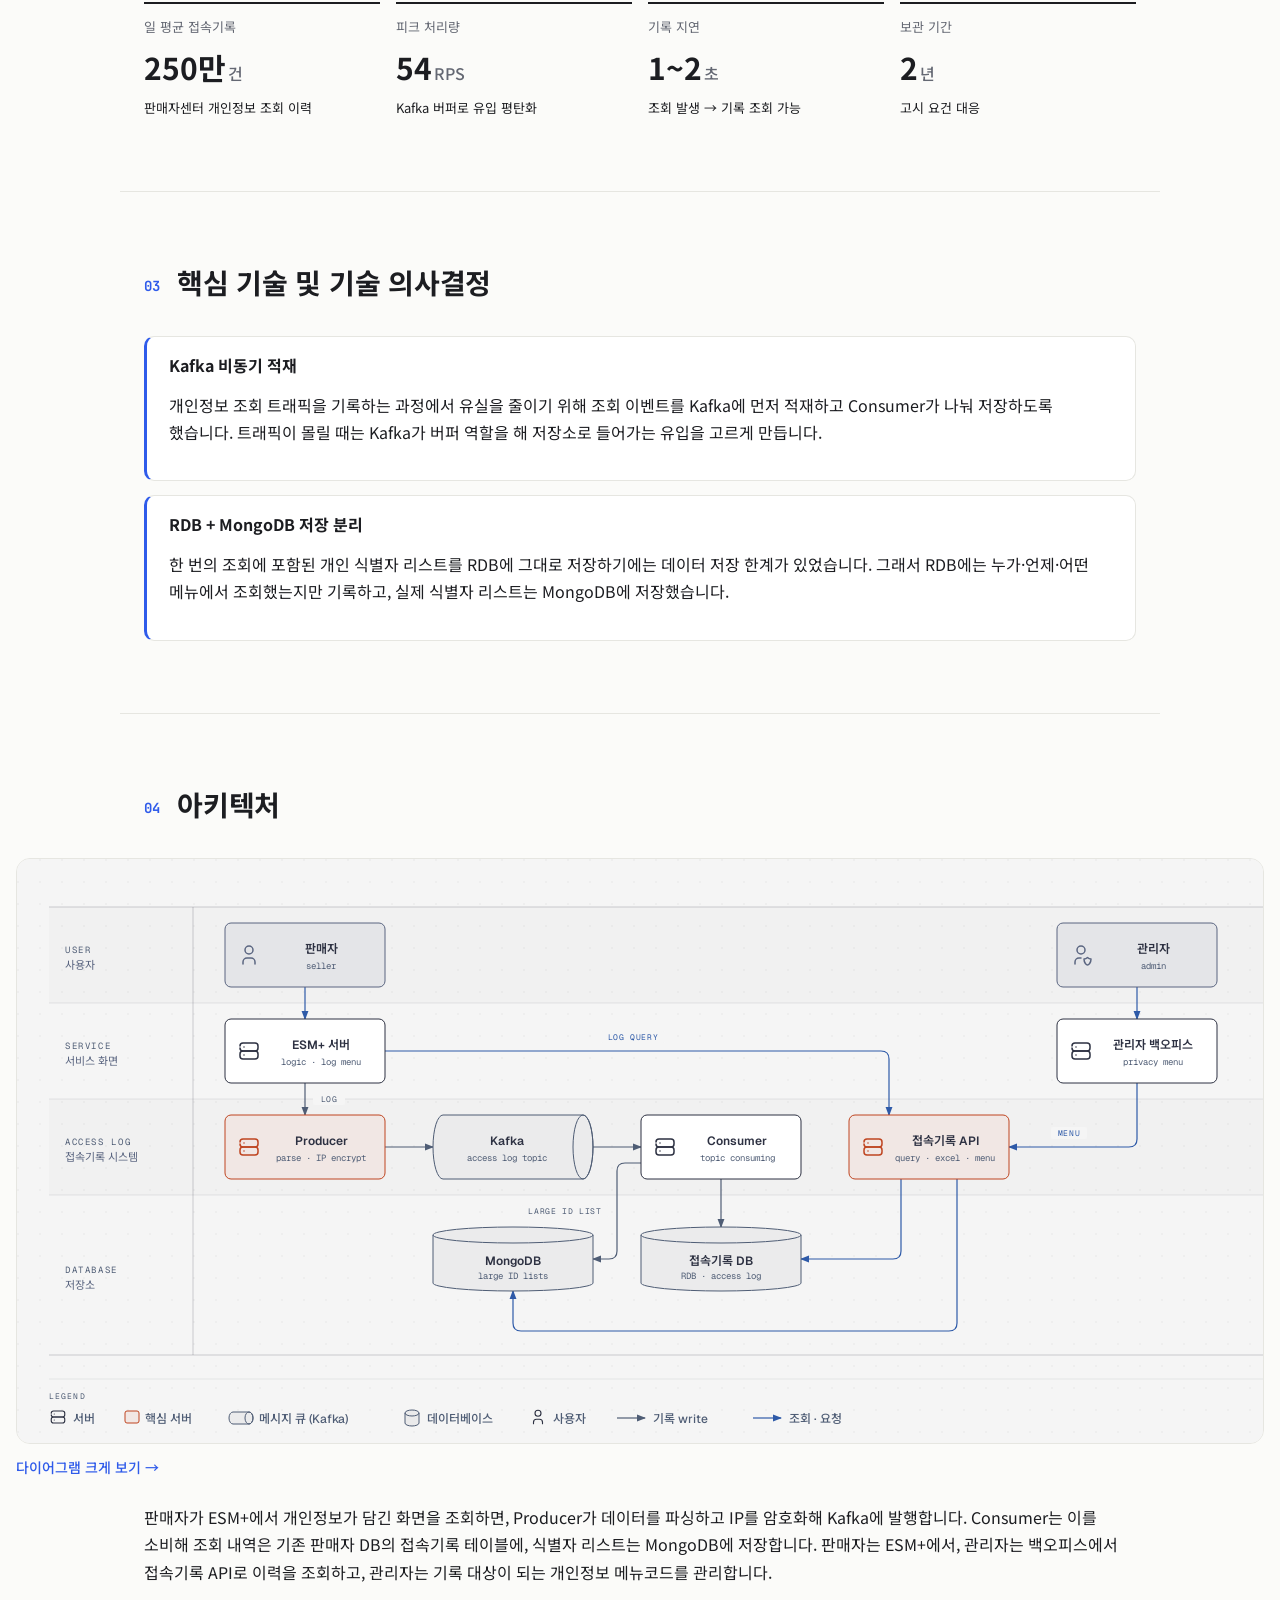
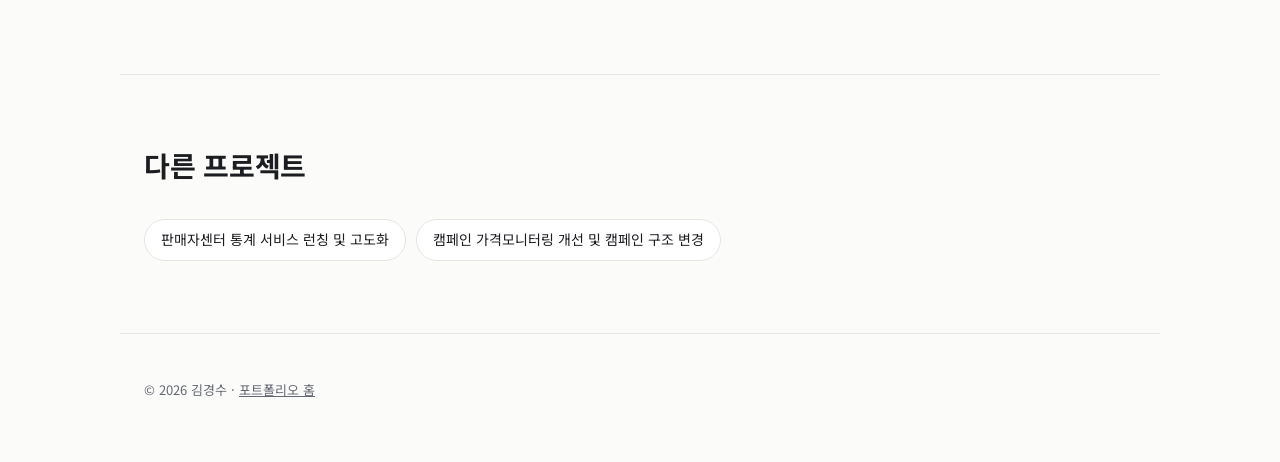
==== commit 0c626501: "Remove overseas settlement detail page Co-Authored-By: Claude Opus 5.5 <noreply@anthropic.com>" ====
--- a/projects/access-log.html
+++ b/projects/access-log.html
@@ -221,7 +221,6 @@
       <nav class="other-list">
           <a href="seller-stats.html">판매자센터 통계 서비스 런칭 및 고도화</a>
           <a href="campaign-price.html">캠페인 가격모니터링 개선 및 캠페인 구조 변경</a>
-          <a href="overseas-settlement.html">해외사업자 정산정보 변경 프로세스 내재화</a>
       </nav>
     </section>
   </main>
